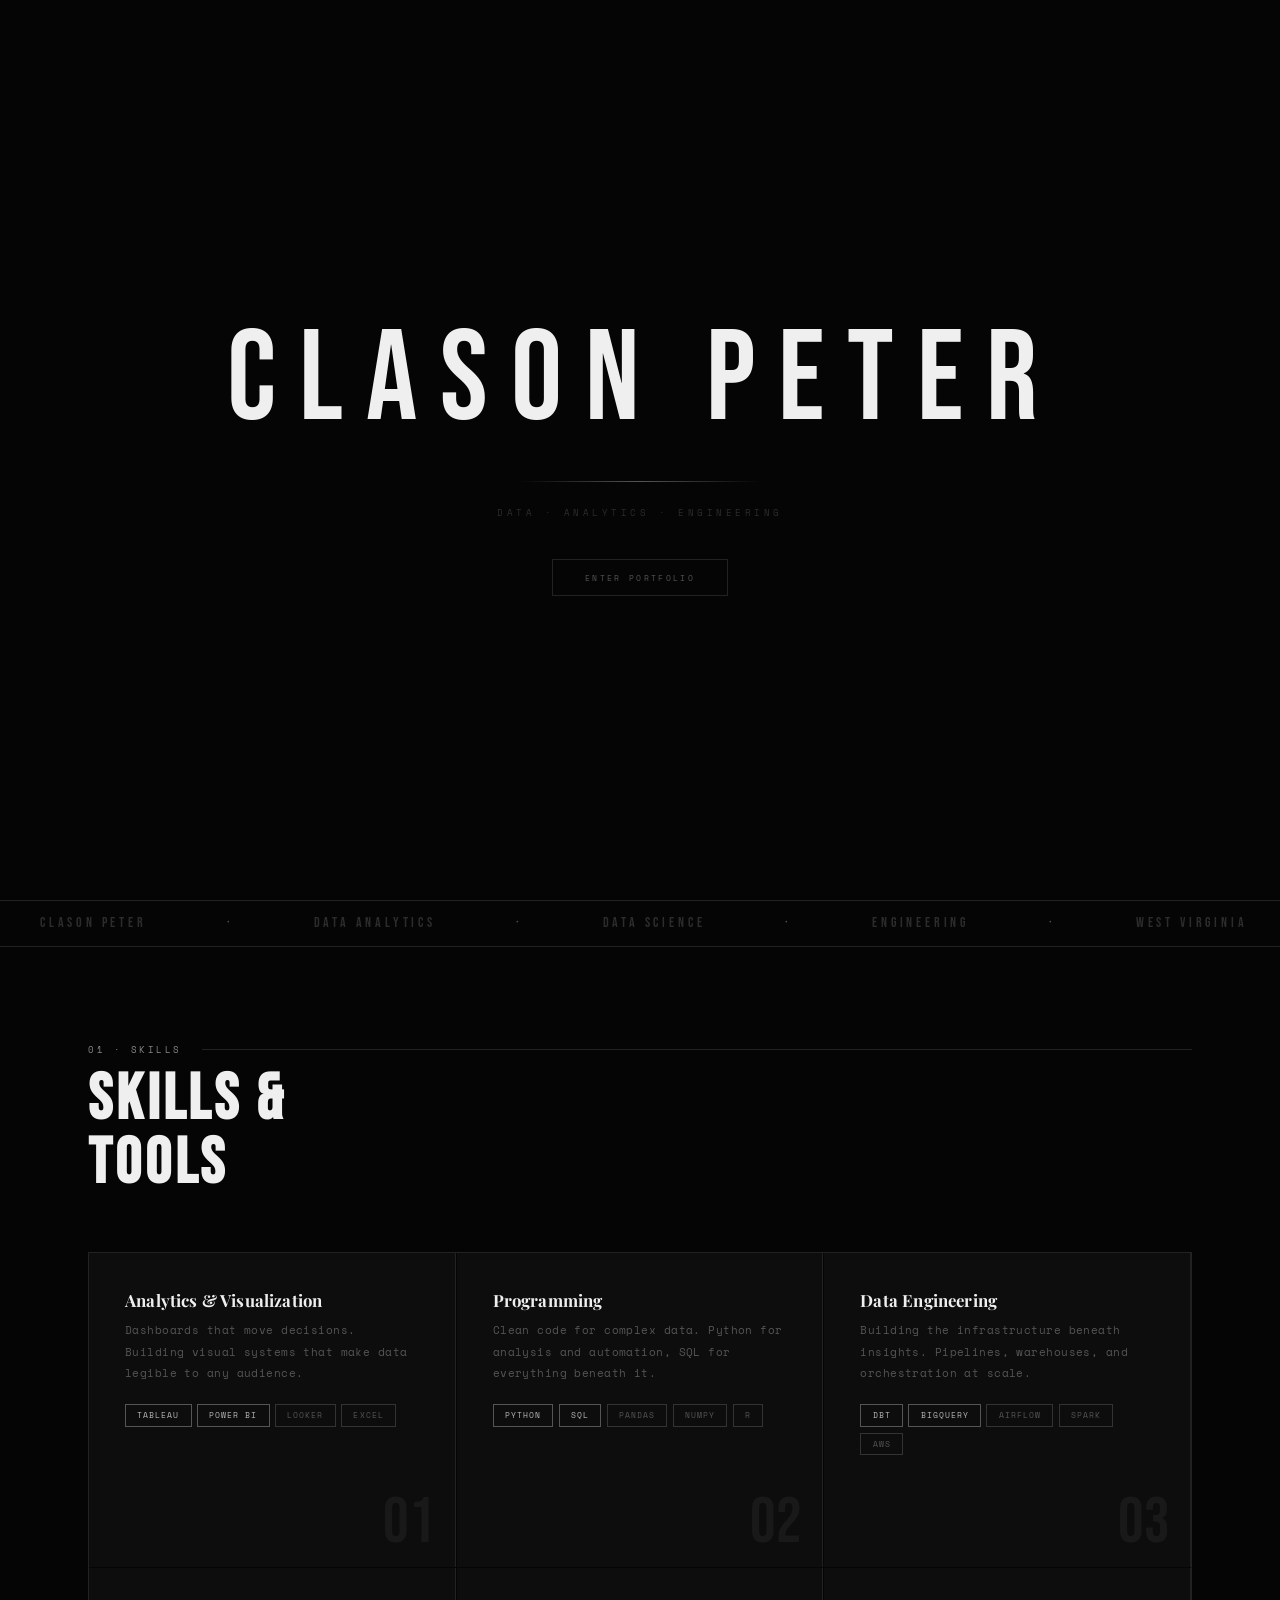
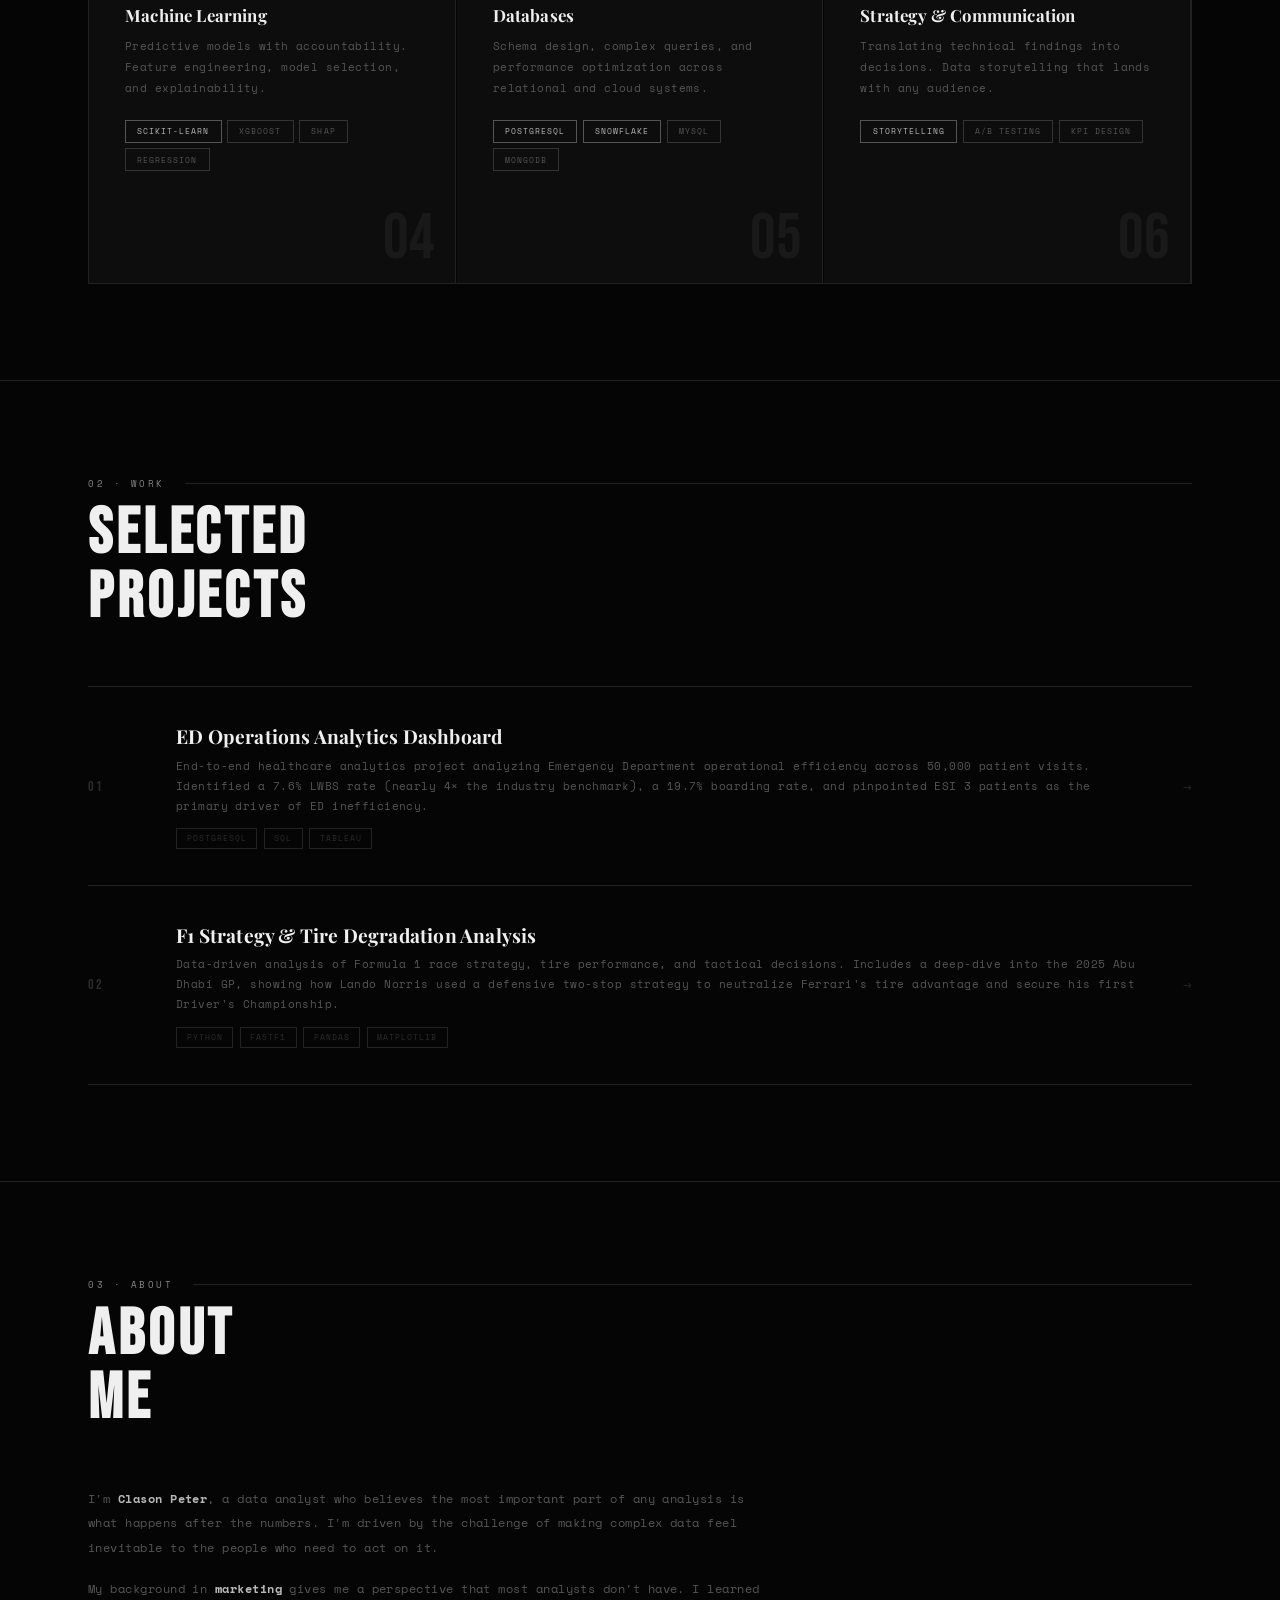
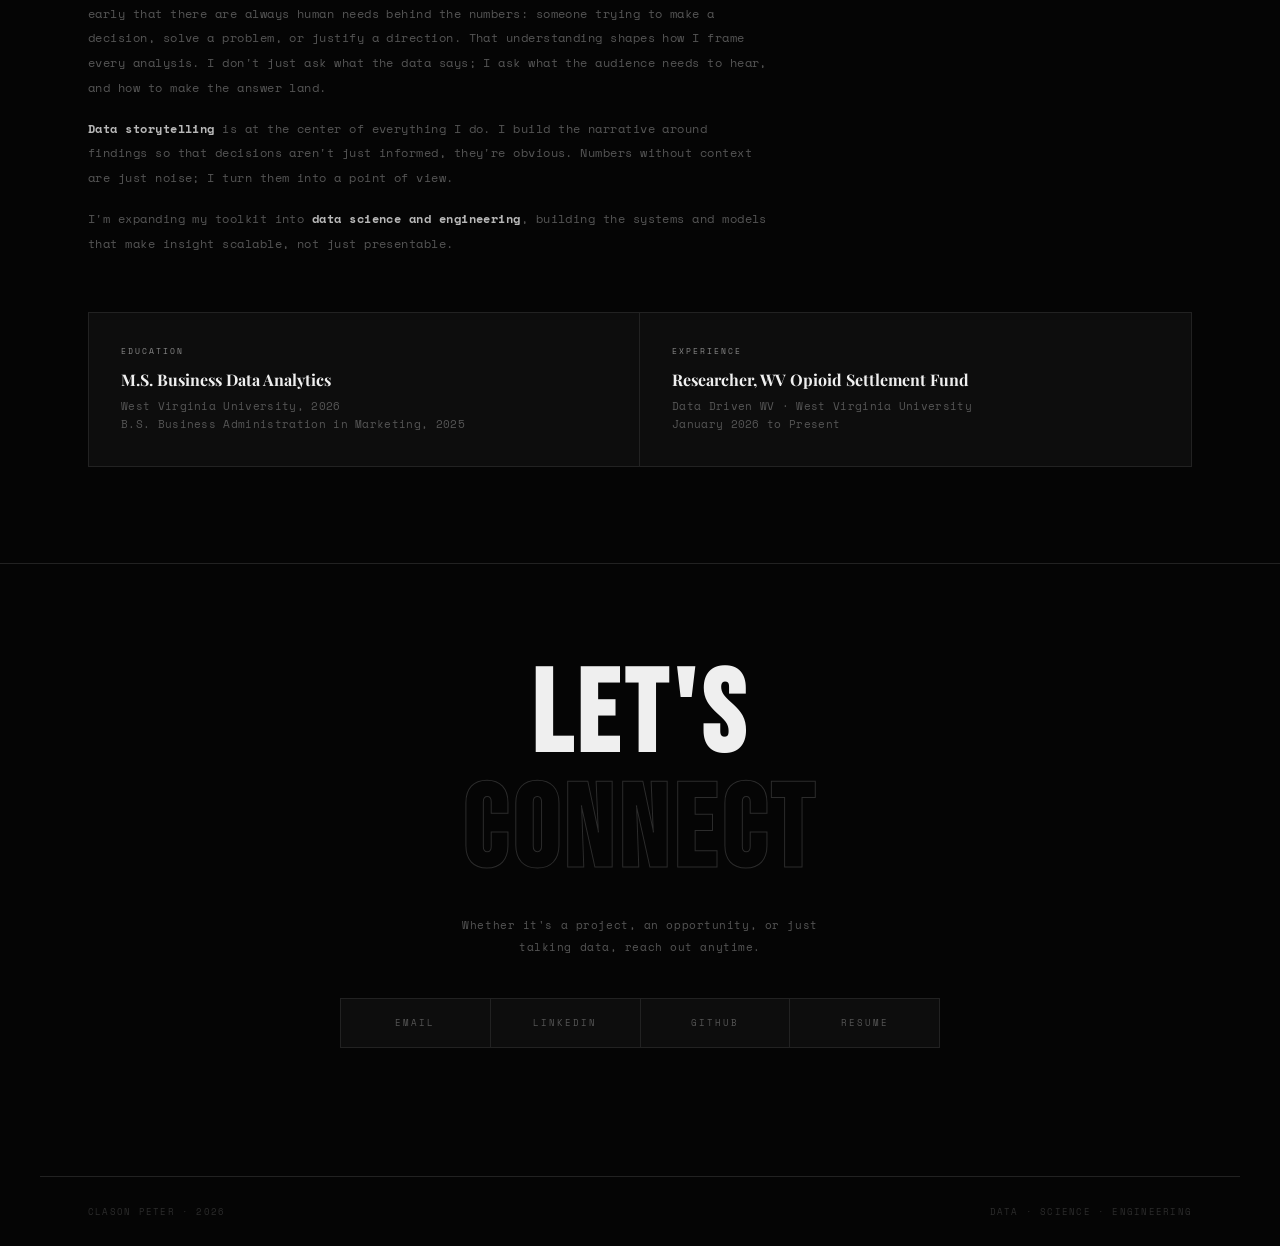
==== index.html @ 6f2a8ebb "Add files via upload" ====
<!DOCTYPE html>
<html lang="en">
<head>
<meta charset="UTF-8"/>
<meta name="viewport" content="width=device-width, initial-scale=1.0"/>
<title>CLASON PETER</title>
<link href="https://fonts.googleapis.com/css2?family=Bebas+Neue&family=Playfair+Display:ital,wght@0,400;0,700;1,400&family=Space+Mono:wght@400;700&display=swap" rel="stylesheet"/>
<style>
*,*::before,*::after{box-sizing:border-box;margin:0;padding:0;}
:root{
  --black:#050505;
  --white:#EFEFEF;
  --chrome-1:#E8E8E8;
  --chrome-2:#B8B8B8;
  --chrome-3:#888888;
  --chrome-4:#555555;
  --chrome-5:#2C2C2C;
  --chrome-6:#1A1A1A;
  --card:#0D0D0D;
  --border:#222222;
  --border-light:#333333;
}
html{scroll-behavior:smooth;}
body{
  background:var(--black);
  color:var(--white);
  font-family:'Space Mono',monospace;
  overflow-x:hidden;
}

body::before{
  content:'';
  position:fixed;inset:0;z-index:8000;
  pointer-events:none;
  background-image:url("data:image/svg+xml,%3Csvg viewBox='0 0 256 256' xmlns='http://www.w3.org/2000/svg'%3E%3Cfilter id='n'%3E%3CfeTurbulence type='fractalNoise' baseFrequency='0.9' numOctaves='4' stitchTiles='stitch'/%3E%3C/filter%3E%3Crect width='100%25' height='100%25' filter='url(%23n)' opacity='0.05'/%3E%3C/svg%3E");
  opacity:0.3;
}

/* ── CURSOR ── */
#cursor, #cursor-ring{ display:none; }

/* ── SCROLL LINE ── */
.scroll-line{
  position:fixed;top:0;left:0;height:1px;
  background:var(--chrome-2);
  z-index:1000;width:0%;transition:width 0.08s linear;
}

/* ── NAV ── */
nav{
  position:fixed;top:0;left:0;right:0;z-index:500;
  display:flex;justify-content:space-between;align-items:center;
  padding:1.5rem 3rem;
  border-bottom:1px solid var(--border);
  background:rgba(5,5,5,0.92);
  backdrop-filter:blur(24px);
}
.nav-logo{
  display:flex;align-items:center;
  text-decoration:none;
  opacity:0.9;transition:opacity 0.2s;
}
.nav-logo:hover{opacity:1;}
.nav-links{display:flex;gap:2.5rem;list-style:none;}
.nav-links a{
  font-size:0.58rem;letter-spacing:0.22em;text-transform:uppercase;
  color:var(--chrome-3);text-decoration:none;
  transition:color 0.2s;
}
.nav-links a:hover{color:var(--white);}

/* ── HERO ── */
#hero{
  min-height:100vh;
  display:flex;flex-direction:column;justify-content:center;
  padding:8rem 3rem 4rem;
  position:relative;overflow:hidden;
  max-width:100%;
}
.hero-bg-text{
  position:absolute;
  font-family:'Bebas Neue',sans-serif;
  font-size:clamp(10rem,20vw,26rem);
  letter-spacing:0.04em;
  color:transparent;
  -webkit-text-stroke:1px rgba(255,255,255,0.04);
  white-space:nowrap;
  top:50%;transform:translateY(-50%);
  left:-1%;
  pointer-events:none;user-select:none;
  will-change:transform;
}
.chrome-bar{
  position:absolute;right:0;top:0;bottom:0;width:1px;
  background:linear-gradient(to bottom,transparent,var(--chrome-4),var(--chrome-2),var(--chrome-4),transparent);
  opacity:0.35;
}
.hero-eyebrow{
  font-size:0.58rem;letter-spacing:0.28em;text-transform:uppercase;
  color:var(--chrome-3);margin-bottom:1.75rem;
  opacity:0;animation:fadeUp 0.7s ease 0.2s forwards;
}
.hero-name{
  font-family:'Bebas Neue',sans-serif;
  font-size:clamp(4.5rem,11vw,10rem);
  letter-spacing:0.05em;line-height:0.9;
  color:var(--white);
  opacity:0;animation:fadeUp 0.7s ease 0.35s forwards;
}
.hero-subtitle{
  font-family:'Playfair Display',serif;
  font-style:italic;
  font-size:clamp(0.9rem,2vw,1.3rem);
  color:var(--chrome-3);
  margin-top:1.5rem;
  opacity:0;animation:fadeUp 0.7s ease 0.5s forwards;
}
.hero-desc{
  max-width:460px;
  font-size:0.7rem;line-height:2.1;
  color:var(--chrome-4);
  margin-top:1.5rem;letter-spacing:0.05em;
  opacity:0;animation:fadeUp 0.7s ease 0.65s forwards;
}
.hero-cta{
  margin-top:2.75rem;display:flex;gap:1rem;flex-wrap:wrap;
  opacity:0;animation:fadeUp 0.7s ease 0.8s forwards;
}
.btn{
  display:inline-block;padding:0.85rem 2.25rem;
  font-family:'Space Mono',monospace;
  font-size:0.58rem;letter-spacing:0.22em;text-transform:uppercase;
  text-decoration:none;
  transition:all 0.25s;
}
.btn-primary{background:var(--white);color:var(--black);border:1px solid var(--white);}
.btn-primary:hover{background:transparent;color:var(--white);}
.btn-ghost{background:transparent;color:var(--chrome-3);border:1px solid var(--border-light);}
.btn-ghost:hover{border-color:var(--chrome-3);color:var(--white);}

/* ── MARQUEE ── */
.marquee-wrap{
  overflow:hidden;
  border-top:1px solid var(--border);border-bottom:1px solid var(--border);
  padding:0.9rem 0;
}
.marquee-track{display:flex;width:max-content;animation:marquee 22s linear infinite;}
.marquee-item{
  font-family:'Bebas Neue',sans-serif;
  font-size:0.85rem;letter-spacing:0.28em;
  color:var(--chrome-5);padding:0 2.5rem;white-space:nowrap;
}
.marquee-dot{color:var(--chrome-4);}
@keyframes marquee{from{transform:translateX(0);}to{transform:translateX(-50%);}}

/* ── SECTION INNER ── */
.section-inner{max-width:1200px;margin:0 auto;padding:6rem 3rem;}
.section-tag{
  font-size:0.56rem;letter-spacing:0.28em;text-transform:uppercase;
  color:var(--chrome-3);margin-bottom:0.75rem;
  display:flex;align-items:center;gap:1.25rem;
}
.section-tag::after{content:'';flex:1;height:1px;background:var(--border);}
.section-heading{
  font-family:'Bebas Neue',sans-serif;
  font-size:clamp(2.5rem,5vw,4.5rem);
  letter-spacing:0.06em;line-height:1;
  margin-bottom:3.5rem;color:var(--white);
}

/* ── SKILLS GRID ── */
.card-grid{
  display:grid;
  grid-template-columns:repeat(auto-fill,minmax(300px,1fr));
  gap:1px;border:1px solid var(--border);
}
.card-3d-wrap{perspective:900px;background:var(--card);}
.card-3d{
  padding:2.25rem 2.25rem 7rem 2.25rem;height:100%;
  transform-style:preserve-3d;
  transition:transform 0.35s ease;
  position:relative;overflow:hidden;
  border-right:1px solid var(--border);
}
.card-3d::after{
  content:'';position:absolute;inset:0;
  background:linear-gradient(135deg,rgba(255,255,255,0.025) 0%,transparent 55%);
  pointer-events:none;opacity:0;transition:opacity 0.3s;
}
.card-3d:hover::after{opacity:1;}
.card-num{
  font-family:'Bebas Neue',sans-serif;
  font-size:4rem;color:var(--border);
  position:absolute;bottom:0.75rem;right:1.25rem;
  line-height:1;pointer-events:none;transition:color 0.3s;
  opacity:0.6;
}
.card-3d:hover .card-num{color:var(--chrome-5);}
.card-3d h3{
  font-family:'Playfair Display',serif;
  font-size:1.05rem;font-weight:700;
  margin-bottom:0.6rem;color:var(--white);letter-spacing:0.01em;
}
.card-3d p{font-size:0.68rem;line-height:1.95;color:var(--chrome-4);letter-spacing:0.04em;}
.card-tags{display:flex;flex-wrap:wrap;gap:0.35rem;margin-top:1.25rem;}
.card-tag{
  font-size:0.53rem;letter-spacing:0.12em;text-transform:uppercase;
  padding:0.28rem 0.7rem;
  border:1px solid var(--border-light);color:var(--chrome-4);
  transition:border-color 0.2s,color 0.2s;
}
.card-3d:hover .card-tag{border-color:var(--chrome-5);color:var(--chrome-3);}
.card-tag.hi{border-color:var(--chrome-4);color:var(--chrome-2);}

/* ── PROJECTS ── */
.project-item{
  border-top:1px solid var(--border);
  padding:2.25rem 0;
  display:grid;grid-template-columns:3rem 1fr auto;
  gap:2.5rem;align-items:center;
  transition:padding-left 0.3s;cursor:pointer;
}
.project-item:hover{padding-left:0.75rem;}
.project-item:last-child{border-bottom:1px solid var(--border);}
.proj-num{
  font-family:'Bebas Neue',sans-serif;
  font-size:0.9rem;color:var(--chrome-5);
  letter-spacing:0.12em;transition:color 0.2s;
}
.project-item:hover .proj-num{color:var(--chrome-2);}
.proj-info h3{
  font-family:'Playfair Display',serif;
  font-size:1.2rem;font-weight:700;
  margin-bottom:0.4rem;letter-spacing:0.01em;
  transition:color 0.2s;
}
.proj-info p{font-size:0.68rem;color:var(--chrome-4);line-height:1.85;letter-spacing:0.04em;}
.proj-tags{display:flex;gap:0.4rem;margin-top:0.75rem;flex-wrap:wrap;}
.proj-tag{
  font-size:0.52rem;letter-spacing:0.12em;text-transform:uppercase;
  padding:0.22rem 0.6rem;border:1px solid var(--border);color:var(--chrome-5);
}
.proj-arrow{
  font-family:'Space Mono',monospace;
  font-size:0.9rem;color:var(--border);
  transition:color 0.2s,transform 0.2s;
}
.project-item:hover .proj-arrow{color:var(--chrome-2);transform:translateX(4px);}

/* ── SPLASH SCREEN ── */
#splash{
  position:fixed;inset:0;z-index:99999;
  background:var(--black);
  display:flex;flex-direction:column;align-items:center;justify-content:center;
  pointer-events:all;
  transition:opacity 0.8s ease 0.2s, visibility 0.8s ease 0.2s;
}
#splash.hidden{opacity:0;visibility:hidden;pointer-events:none;}

.splash-top, .splash-bottom{
  position:absolute;left:0;right:0;height:50%;
  background:var(--black);
  transition:transform 0.9s cubic-bezier(0.76,0,0.24,1);
  z-index:2;
}
.splash-top{top:0;transform-origin:top;}
.splash-bottom{bottom:0;transform-origin:bottom;}
#splash.hidden .splash-top{transform:translateY(-100%);}
#splash.hidden .splash-bottom{transform:translateY(100%);}

.splash-content{
  position:relative;z-index:3;
  text-align:center;
  display:flex;flex-direction:column;align-items:center;gap:1.5rem;
}
.splash-name{
  font-family:'Bebas Neue',sans-serif;
  font-size:clamp(3.5rem,10vw,9rem);
  letter-spacing:0.12em;
  color:var(--white);
  overflow:hidden;
  display:flex;gap:0.06em;
}
.splash-name span{
  display:inline-block;
  opacity:0;
  transform:translateY(60px);
  animation:splashLetter 0.6s cubic-bezier(0.22,1,0.36,1) forwards;
}
.splash-sub{
  font-size:0.58rem;letter-spacing:0.38em;text-transform:uppercase;
  color:var(--chrome-5);
  opacity:0;
  animation:splashFade 0.5s ease 1.2s forwards;
}
.splash-line{
  width:0;height:1px;
  background:linear-gradient(to right, transparent, var(--chrome-4), transparent);
  animation:splashLine 0.7s ease 1s forwards;
}
.splash-enter{
  margin-top:1rem;
  font-size:0.52rem;letter-spacing:0.28em;text-transform:uppercase;
  color:var(--chrome-5);
  opacity:0;
  animation:splashFade 0.5s ease 1.6s forwards;
  cursor:pointer;
  border:1px solid var(--border);
  padding:0.7rem 2rem;
  background:transparent;
  color:var(--chrome-4);
  font-family:'Space Mono',monospace;
  transition:border-color 0.2s, color 0.2s;
}
.splash-enter:hover{border-color:var(--chrome-3);color:var(--white);}

@keyframes splashLetter{
  to{opacity:1;transform:translateY(0);}
}
@keyframes splashFade{
  to{opacity:1;}
}
@keyframes splashLine{
  to{width:240px;}
}

/* ── ABOUT SINGLE COL ── */
.vibe-grid-single{max-width:680px;}
.vibe-grid-single .vibe-left p{
  font-size:0.72rem;line-height:2.15;color:var(--chrome-4);
  letter-spacing:0.04em;margin-bottom:1rem;
}
.vibe-grid-single .vibe-left strong{color:var(--chrome-2);}


.interests-wall{
  display:grid;grid-template-columns:1fr 1fr;
  border:1px solid var(--border);
}
.interest-tile{
  padding:2rem 1.75rem;
  border-right:1px solid var(--border);border-bottom:1px solid var(--border);
  background:var(--card);transition:background 0.25s;
}
.interest-tile:hover{background:#111;}
.interest-tile:nth-child(even){border-right:none;}
.interest-tile:nth-last-child(-n+2){border-bottom:none;}
.ti-label{
  font-family:'Bebas Neue',sans-serif;
  font-size:1.1rem;letter-spacing:0.15em;
  color:var(--white);display:block;margin-bottom:0.3rem;
}
.ti-sub{font-size:0.6rem;color:var(--chrome-4);letter-spacing:0.06em;line-height:1.6;}

/* ── CURRENTLY ── */
.currently-row{
  display:grid;grid-template-columns:repeat(2,1fr);
  border:1px solid var(--border);margin-top:3.5rem;
}
.curr-block{
  padding:2rem;background:var(--card);
  border-right:1px solid var(--border);
}
.curr-block:last-child{border-right:none;}
.curr-label{
  font-size:0.53rem;letter-spacing:0.24em;text-transform:uppercase;
  color:var(--chrome-3);margin-bottom:0.75rem;
}
.curr-block h3{
  font-family:'Playfair Display',serif;
  font-size:1rem;margin-bottom:0.4rem;color:var(--white);
}
.curr-block p{font-size:0.66rem;color:var(--chrome-4);line-height:1.75;letter-spacing:0.03em;}

/* ── CONTACT ── */
#contact-section{
  text-align:center;
  border-top:1px solid var(--border);
  padding:6rem 3rem 8rem;
}
.contact-headline{
  font-family:'Bebas Neue',sans-serif;
  font-size:clamp(3.5rem,9vw,8rem);
  letter-spacing:0.05em;line-height:1;
  margin-bottom:1.5rem;
}
.contact-outline{
  -webkit-text-stroke:1px var(--chrome-5);
  color:transparent;
}
#contact-section > p{
  font-size:0.7rem;color:var(--chrome-4);
  max-width:400px;margin:0 auto 2.5rem;line-height:1.95;letter-spacing:0.05em;
}
.contact-links{
  display:flex;justify-content:center;flex-wrap:wrap;
  border:1px solid var(--border);max-width:600px;margin:0 auto;
}
.contact-link{
  font-size:0.56rem;letter-spacing:0.22em;text-transform:uppercase;
  color:var(--chrome-4);text-decoration:none;
  padding:1.1rem 2rem;background:var(--card);
  border-right:1px solid var(--border);
  transition:background 0.2s,color 0.2s;flex:1;text-align:center;
}
.contact-link:last-child{border-right:none;}
.contact-link:hover{background:#111;color:var(--white);}

/* ── FOOTER ── */
footer{
  border-top:1px solid var(--border);
  padding:1.75rem 3rem;
  display:flex;justify-content:space-between;align-items:center;
  max-width:1200px;margin:0 auto;
}
footer p{font-size:0.55rem;letter-spacing:0.14em;text-transform:uppercase;color:var(--chrome-5);}

/* ── ANIMATIONS ── */
@keyframes fadeUp{
  from{opacity:0;transform:translateY(20px);}
  to{opacity:1;transform:translateY(0);}
}
.reveal{opacity:0;transform:translateY(18px);transition:opacity 0.65s ease,transform 0.65s ease;}
.reveal.visible{opacity:1;transform:translateY(0);}

/* ── RESPONSIVE ── */
@media(max-width:768px){
  nav{padding:1.2rem 1.5rem;}
  .nav-links{gap:1.5rem;}
  #hero{padding:7rem 1.5rem 4rem;}
  .section-inner{padding:4rem 1.5rem;}
  .vibe-grid{grid-template-columns:1fr;gap:2.5rem;}
  .currently-row{grid-template-columns:1fr;}
  .curr-block{border-right:none;border-bottom:1px solid var(--border);}
  .curr-block:last-child{border-bottom:none;}
  .project-item{grid-template-columns:2.5rem 1fr;gap:1rem;}
  .proj-arrow{display:none;}
  .card-grid{grid-template-columns:1fr;}
  footer{flex-direction:column;gap:0.75rem;text-align:center;}
  .contact-links{flex-direction:column;}
  .contact-link{border-right:none;border-bottom:1px solid var(--border);}
  .contact-link:last-child{border-bottom:none;}
}
</style>
</head>
<body>

<div id="splash">
  <div class="splash-top"></div>
  <div class="splash-bottom"></div>
  <div class="splash-content">
    <div class="splash-name" id="splashName"></div>
    <div class="splash-line"></div>
    <p class="splash-sub">Data · Analytics · Engineering</p>
    <button class="splash-enter" id="splashEnter" onclick="dismissSplash()">Enter Portfolio</button>
  </div>
</div>

<div id="cursor"></div>
<div id="cursor-ring"></div>
<div class="scroll-line" id="scrollLine"></div>

<!-- NAV -->
<nav>
  <a href="#hero" class="nav-logo">
    <svg viewBox="0 0 152 192" height="34" fill="none" stroke="#EFEFEF" stroke-width="8" stroke-linecap="square" stroke-linejoin="miter" xmlns="http://www.w3.org/2000/svg">
      <!-- C as tall bracket -->
      <path d="M62,10 L10,10 L10,182 L62,182"/>
      <!-- P: stem + shoulder bowl -->
      <path d="M84,10 L84,182 M84,10 L142,10 L142,82 L84,82"/>
    </svg>
  </a>
  <ul class="nav-links">
    <li><a href="#skills">Skills</a></li>
    <li><a href="#projects">Work</a></li>
    <li><a href="#personal">About</a></li>
    <li><a href="#contact-section">Contact</a></li>
  </ul>
</nav>

<!-- HERO -->
<div id="hero">
  <div class="hero-bg-text">CLASON</div>
  <div class="chrome-bar"></div>
  <p class="hero-eyebrow">Data Analytics · Science · Engineering</p>
  <h1 class="hero-name">CLASON<br/>PETER</h1>
  <p class="hero-subtitle">Turning data into decisions.</p>
  <p class="hero-desc">
    Analyst with an eye for patterns and a mind for systems. Expanding into data science and engineering, building pipelines, models, and infrastructure that scale.
  </p>
  <div class="hero-cta">
    <a href="#projects" class="btn btn-primary">View Work</a>
    <a href="#contact-section" class="btn btn-ghost">Get in Touch</a>
  </div>
</div>

<!-- MARQUEE -->
<div class="marquee-wrap">
  <div class="marquee-track">
    <span class="marquee-item">CLASON PETER</span>
    <span class="marquee-item marquee-dot">·</span>
    <span class="marquee-item">DATA ANALYTICS</span>
    <span class="marquee-item marquee-dot">·</span>
    <span class="marquee-item">DATA SCIENCE</span>
    <span class="marquee-item marquee-dot">·</span>
    <span class="marquee-item">ENGINEERING</span>
    <span class="marquee-item marquee-dot">·</span>
    <span class="marquee-item">WEST VIRGINIA</span>
    <span class="marquee-item marquee-dot">·</span>
    <span class="marquee-item">AVAILABLE FOR HIRE</span>
    <span class="marquee-item marquee-dot">·</span>
    <span class="marquee-item">CLASON PETER</span>
    <span class="marquee-item marquee-dot">·</span>
    <span class="marquee-item">DATA ANALYTICS</span>
    <span class="marquee-item marquee-dot">·</span>
    <span class="marquee-item">DATA SCIENCE</span>
    <span class="marquee-item marquee-dot">·</span>
    <span class="marquee-item">ENGINEERING</span>
    <span class="marquee-item marquee-dot">·</span>
    <span class="marquee-item">WEST VIRGINIA</span>
    <span class="marquee-item marquee-dot">·</span>
    <span class="marquee-item">AVAILABLE FOR HIRE</span>
    <span class="marquee-item marquee-dot">·</span>
  </div>
</div>

<!-- SKILLS -->
<div id="skills">
  <div class="section-inner">
    <p class="section-tag reveal">01 · Skills</p>
    <h2 class="section-heading reveal">SKILLS &<br/>TOOLS</h2>
    <div class="card-grid">

      <div class="card-3d-wrap reveal">
        <div class="card-3d" data-tilt>
          <h3>Analytics & Visualization</h3>
          <p>Dashboards that move decisions. Building visual systems that make data legible to any audience.</p>
          <div class="card-tags">
            <span class="card-tag hi">Tableau</span>
            <span class="card-tag hi">Power BI</span>
            <span class="card-tag">Looker</span>
            <span class="card-tag">Excel</span>
          </div>
          <div class="card-num">01</div>
        </div>
      </div>

      <div class="card-3d-wrap reveal">
        <div class="card-3d" data-tilt>
          <h3>Programming</h3>
          <p>Clean code for complex data. Python for analysis and automation, SQL for everything beneath it.</p>
          <div class="card-tags">
            <span class="card-tag hi">Python</span>
            <span class="card-tag hi">SQL</span>
            <span class="card-tag">Pandas</span>
            <span class="card-tag">NumPy</span>
            <span class="card-tag">R</span>
          </div>
          <div class="card-num">02</div>
        </div>
      </div>

      <div class="card-3d-wrap reveal">
        <div class="card-3d" data-tilt>
          <h3>Data Engineering</h3>
          <p>Building the infrastructure beneath insights. Pipelines, warehouses, and orchestration at scale.</p>
          <div class="card-tags">
            <span class="card-tag hi">dbt</span>
            <span class="card-tag hi">BigQuery</span>
            <span class="card-tag">Airflow</span>
            <span class="card-tag">Spark</span>
            <span class="card-tag">AWS</span>
          </div>
          <div class="card-num">03</div>
        </div>
      </div>

      <div class="card-3d-wrap reveal">
        <div class="card-3d" data-tilt>
          <h3>Machine Learning</h3>
          <p>Predictive models with accountability. Feature engineering, model selection, and explainability.</p>
          <div class="card-tags">
            <span class="card-tag hi">Scikit-learn</span>
            <span class="card-tag">XGBoost</span>
            <span class="card-tag">SHAP</span>
            <span class="card-tag">Regression</span>
          </div>
          <div class="card-num">04</div>
        </div>
      </div>

      <div class="card-3d-wrap reveal">
        <div class="card-3d" data-tilt>
          <h3>Databases</h3>
          <p>Schema design, complex queries, and performance optimization across relational and cloud systems.</p>
          <div class="card-tags">
            <span class="card-tag hi">PostgreSQL</span>
            <span class="card-tag hi">Snowflake</span>
            <span class="card-tag">MySQL</span>
            <span class="card-tag">MongoDB</span>
          </div>
          <div class="card-num">05</div>
        </div>
      </div>

      <div class="card-3d-wrap reveal">
        <div class="card-3d" data-tilt>
          <h3>Strategy & Communication</h3>
          <p>Translating technical findings into decisions. Data storytelling that lands with any audience.</p>
          <div class="card-tags">
            <span class="card-tag hi">Storytelling</span>
            <span class="card-tag">A/B Testing</span>
            <span class="card-tag">KPI Design</span>
          </div>
          <div class="card-num">06</div>
        </div>
      </div>

    </div>
  </div>
</div>

<!-- PROJECTS -->
<div id="projects" style="border-top:1px solid var(--border);">
  <div class="section-inner">
    <p class="section-tag reveal">02 · Work</p>
    <h2 class="section-heading reveal">SELECTED<br/>PROJECTS</h2>

    <!-- ════════════════════════════════════════
         ADD A NEW PROJECT: copy one .project-item
         block, paste below the last one, update
         the number, title, description, tags,
         and set data-href to your GitHub/live URL.
    ════════════════════════════════════════ -->

    <div>
      <div class="project-item reveal" data-href="https://github.com/clasonpeter/ed-analytics-portfolio">
        <div class="proj-num">01</div>
        <div class="proj-info">
          <h3>ED Operations Analytics Dashboard</h3>
          <p>End-to-end healthcare analytics project analyzing Emergency Department operational efficiency across 50,000 patient visits. Identified a 7.6% LWBS rate (nearly 4&times; the industry benchmark), a 19.7% boarding rate, and pinpointed ESI 3 patients as the primary driver of ED inefficiency.</p>
          <div class="proj-tags">
            <span class="proj-tag">PostgreSQL</span>
            <span class="proj-tag">SQL</span>
            <span class="proj-tag">Tableau</span>
          </div>
        </div>
        <div class="proj-arrow">&#8594;</div>
      </div>

      <div class="project-item reveal" data-href="https://github.com/clasonpeter/F1StrategyAnalysis">
        <div class="proj-num">02</div>
        <div class="proj-info">
          <h3>F1 Strategy &amp; Tire Degradation Analysis</h3>
          <p>Data-driven analysis of Formula 1 race strategy, tire performance, and tactical decisions. Includes a deep-dive into the 2025 Abu Dhabi GP, showing how Lando Norris used a defensive two-stop strategy to neutralize Ferrari's tire advantage and secure his first Driver's Championship.</p>
          <div class="proj-tags">
            <span class="proj-tag">Python</span>
            <span class="proj-tag">FastF1</span>
            <span class="proj-tag">Pandas</span>
            <span class="proj-tag">Matplotlib</span>
          </div>
        </div>
        <div class="proj-arrow">&#8594;</div>
      </div>
    </div>
  </div>
</div>

<!-- ABOUT -->
<div id="personal" style="border-top:1px solid var(--border);">
  <div class="section-inner">
    <p class="section-tag reveal">03 · About</p>
    <h2 class="section-heading reveal">ABOUT<br/>ME</h2>

    <div class="vibe-grid-single reveal">
        <div class="vibe-left">
        <p>
          I'm <strong>Clason Peter</strong>, a data analyst who believes the most important part of any analysis is what happens after the numbers. I'm driven by the challenge of making complex data feel inevitable to the people who need to act on it.
        </p>
        <p>
          My background in <strong>marketing</strong> gives me a perspective that most analysts don't have. I learned early that there are always human needs behind the numbers: someone trying to make a decision, solve a problem, or justify a direction. That understanding shapes how I frame every analysis. I don't just ask what the data says; I ask what the audience needs to hear, and how to make the answer land.
        </p>
        <p>
          <strong>Data storytelling</strong> is at the center of everything I do. I build the narrative around findings so that decisions aren't just informed, they're obvious. Numbers without context are just noise; I turn them into a point of view.
        </p>
        <p>
          I'm expanding my toolkit into <strong>data science and engineering</strong>, building the systems and models that make insight scalable, not just presentable.
        </p>
      </div>
    </div>

    <!-- ════════════════════════════════════════
         CURRENTLY BLOCKS: update h3 and p text.
    ════════════════════════════════════════ -->
    <div class="currently-row reveal">
      <div class="curr-block">
        <div class="curr-label">Education</div>
        <h3>M.S. Business Data Analytics</h3>
        <p>West Virginia University, 2026<br/>B.S. Business Administration in Marketing, 2025</p>
      </div>
      <div class="curr-block">
        <div class="curr-label">Experience</div>
        <h3>Researcher, WV Opioid Settlement Fund</h3>
        <p>Data Driven WV · West Virginia University<br/>January 2026 to Present</p>
      </div>

    </div>
  </div>
</div>

<!-- CONTACT -->
<div id="contact-section" style="text-align:center;border-top:1px solid var(--border);padding:6rem 3rem 8rem;">
  <h2 class="contact-headline reveal">LET'S<br/><span class="contact-outline">CONNECT</span></h2>
  <p class="reveal">Whether it's a project, an opportunity, or just talking data, reach out anytime.</p>
  <div class="contact-links reveal">
    <a href="/cdn-cgi/l/email-protection#7d1e111c0e12130d1809180f3d1a101c1411531e1210" class="contact-link">Email</a>
    <a href="https://www.linkedin.com/in/clason-peter-b1b0a2253/" class="contact-link" target="_blank">LinkedIn</a>
    <a href="https://github.com/clasonpeter" class="contact-link" target="_blank">GitHub</a>
    <a href="997_ClasonPeter_Resume.pdf" class="contact-link" target="_blank">Resume</a>
  </div>
</div>

<!-- FOOTER -->
<footer>
  <p>Clason Peter · 2026</p>
  <p>Data · Science · Engineering</p>
</footer>

<script data-cfasync="false" src="/cdn-cgi/scripts/5c5dd728/cloudflare-static/email-decode.min.js"></script><script>
/* SPLASH */
document.body.style.overflow='hidden';
(function(){
  var name="CLASON PETER";
  var container=document.getElementById('splashName');
  name.split('').forEach(function(ch,i){
    var s=document.createElement('span');
    s.textContent=ch==='\u0020'?'\u00A0':ch;
    s.style.animationDelay=(0.07*i+0.1)+'s';
    container.appendChild(s);
  });
})();
function dismissSplash(){
  var sp=document.getElementById('splash');
  sp.classList.add('hidden');
  document.body.style.overflow='';
}
document.getElementById('splash').addEventListener('click', dismissSplash);
document.addEventListener('keydown', dismissSplash);

/* CURSOR */
var cursor=document.getElementById('cursor');
var ring=document.getElementById('cursor-ring');
var mx=0,my=0,rx=0,ry=0;
document.addEventListener('mousemove',function(e){
  mx=e.clientX;my=e.clientY;
  cursor.style.left=mx+'px';cursor.style.top=my+'px';
});
(function loop(){
  rx+=(mx-rx)*0.12;ry+=(my-ry)*0.12;
  ring.style.left=rx+'px';ring.style.top=ry+'px';
  requestAnimationFrame(loop);
})();

/* SCROLL LINE */
const sl=document.getElementById('scrollLine');
window.addEventListener('scroll',()=>{
  sl.style.width=(window.scrollY/(document.body.scrollHeight-window.innerHeight)*100)+'%';
});

/* SCROLL REVEAL */
const obs=new IntersectionObserver(e=>{
  e.forEach(x=>{if(x.isIntersecting)x.target.classList.add('visible');});
},{threshold:0.1});
document.querySelectorAll('.reveal').forEach(el=>obs.observe(el));

/* 3D TILT */
document.querySelectorAll('[data-tilt]').forEach(card=>{
  const wrap=card.closest('.card-3d-wrap');
  wrap.addEventListener('mousemove',e=>{
    const r=wrap.getBoundingClientRect();
    const x=(e.clientX-r.left)/r.width-0.5;
    const y=(e.clientY-r.top)/r.height-0.5;
    card.style.transform=`rotateY(${x*14}deg) rotateX(${-y*14}deg) translateZ(8px)`;
  });
  wrap.addEventListener('mouseleave',()=>{
    card.style.transform='rotateY(0) rotateX(0) translateZ(0)';
  });
});

/* PARALLAX HERO TEXT */
const bgText=document.querySelector('.hero-bg-text');
window.addEventListener('scroll',()=>{
  if(bgText)bgText.style.transform=`translateY(calc(-50% + ${window.scrollY*0.25}px))`;
});

/* PROJECT CLICK-THROUGH */
document.querySelectorAll('.project-item').forEach(item=>{
  item.addEventListener('click',()=>{
    const url=item.getAttribute('data-href');
    if(url && url !== '#') window.open(url,'_blank');
  });
});
</script>
</body>
</html>
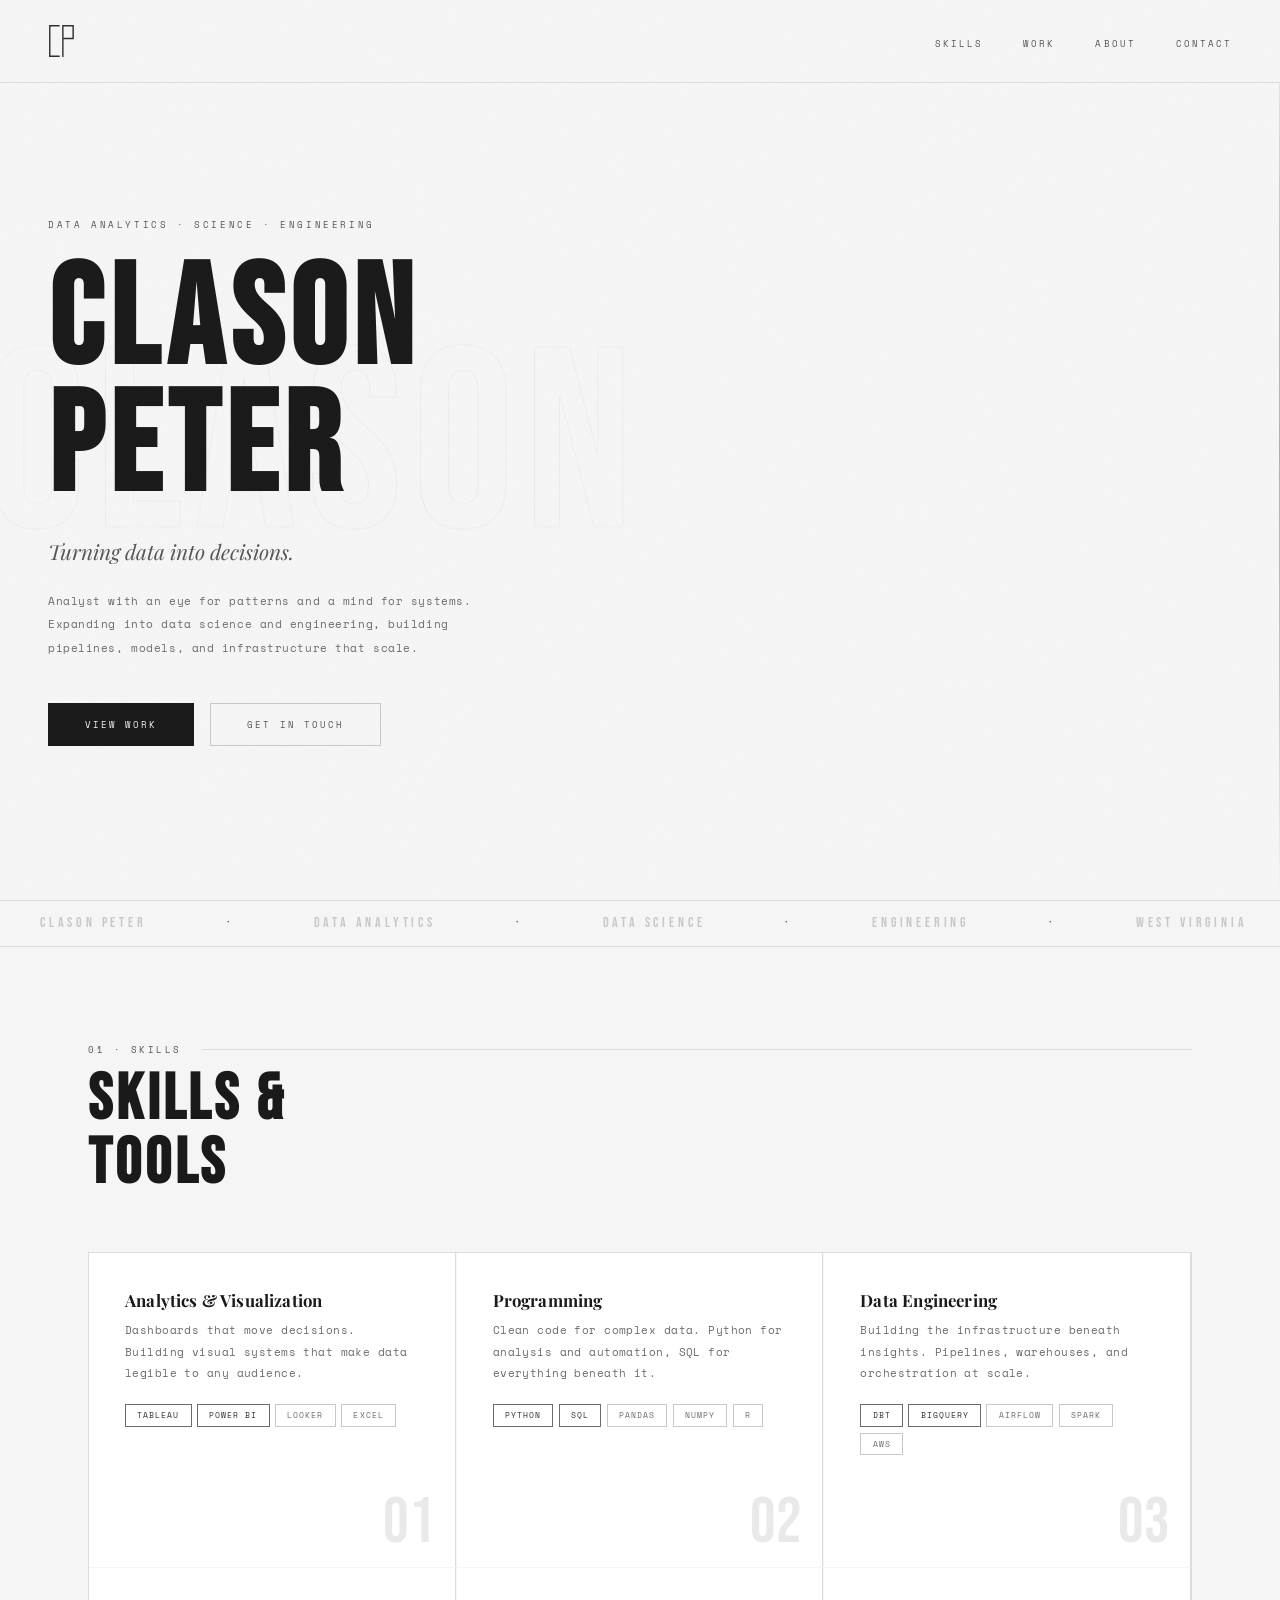
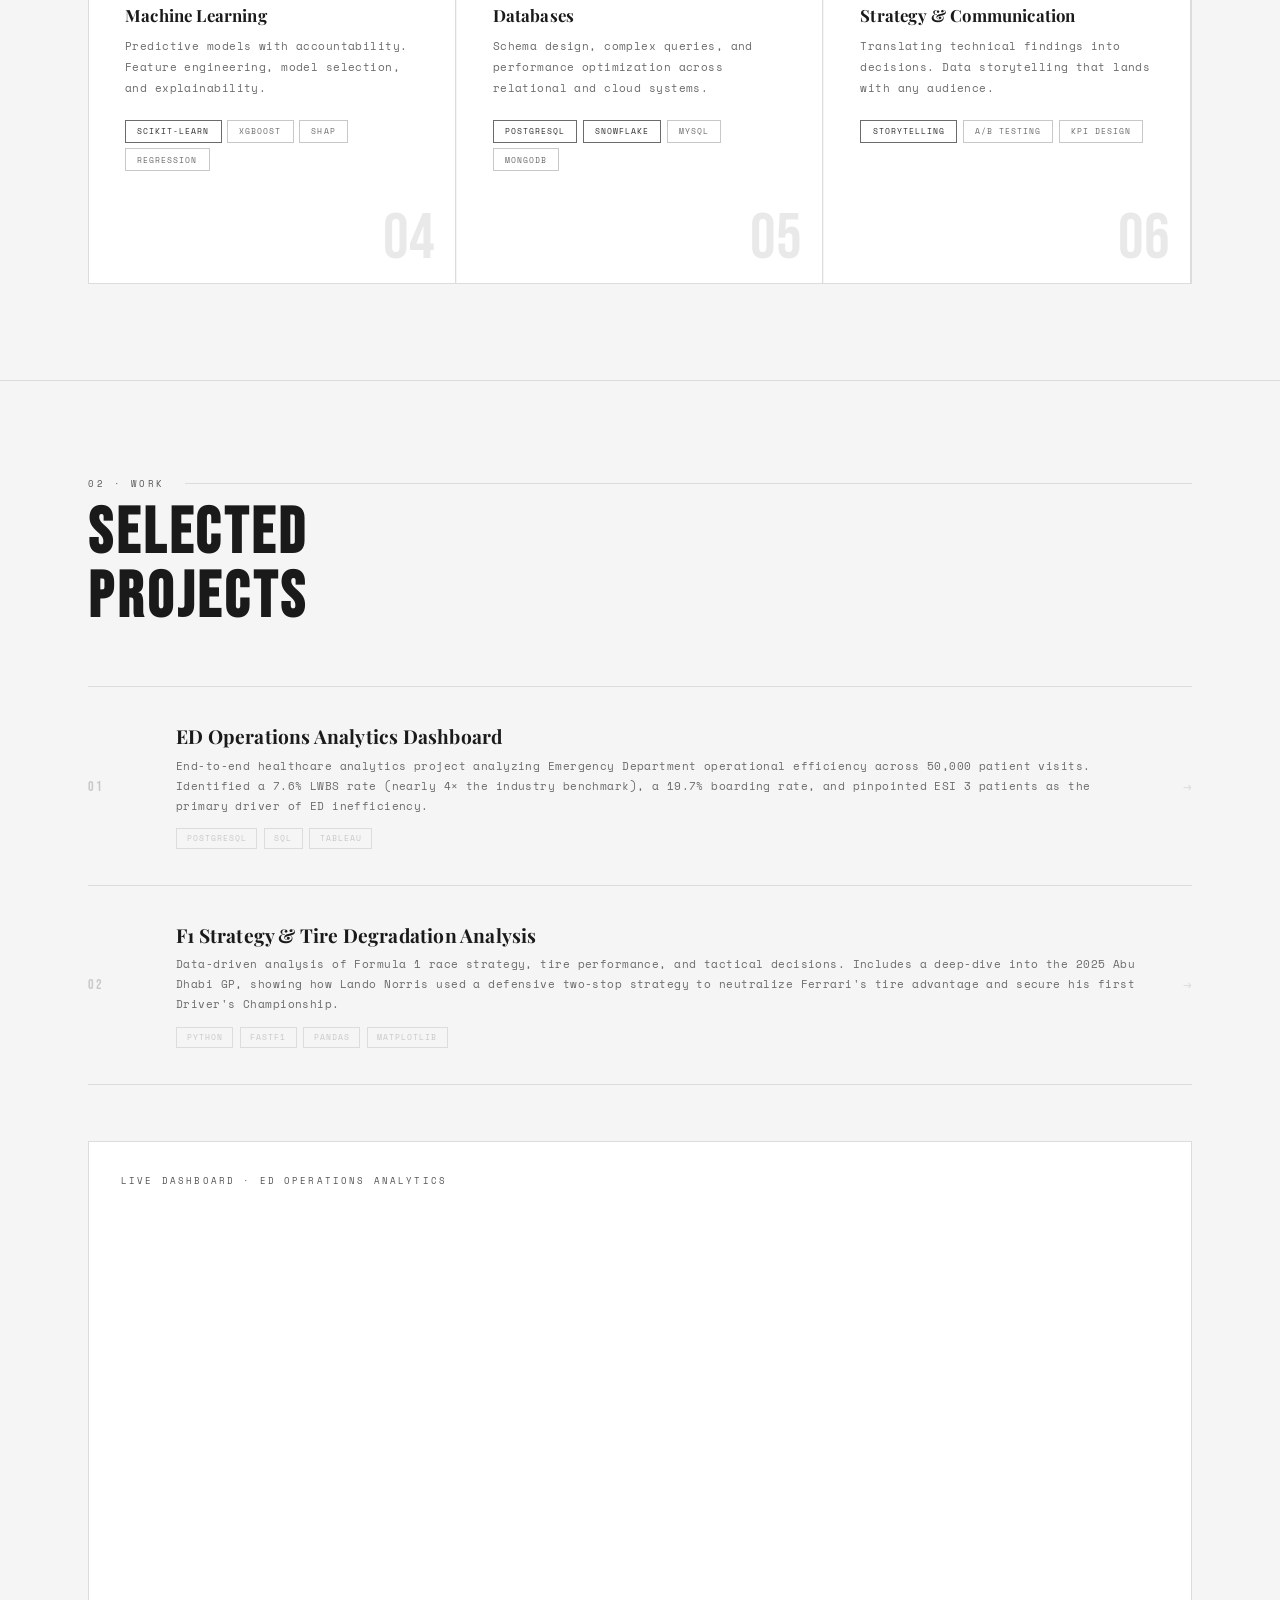
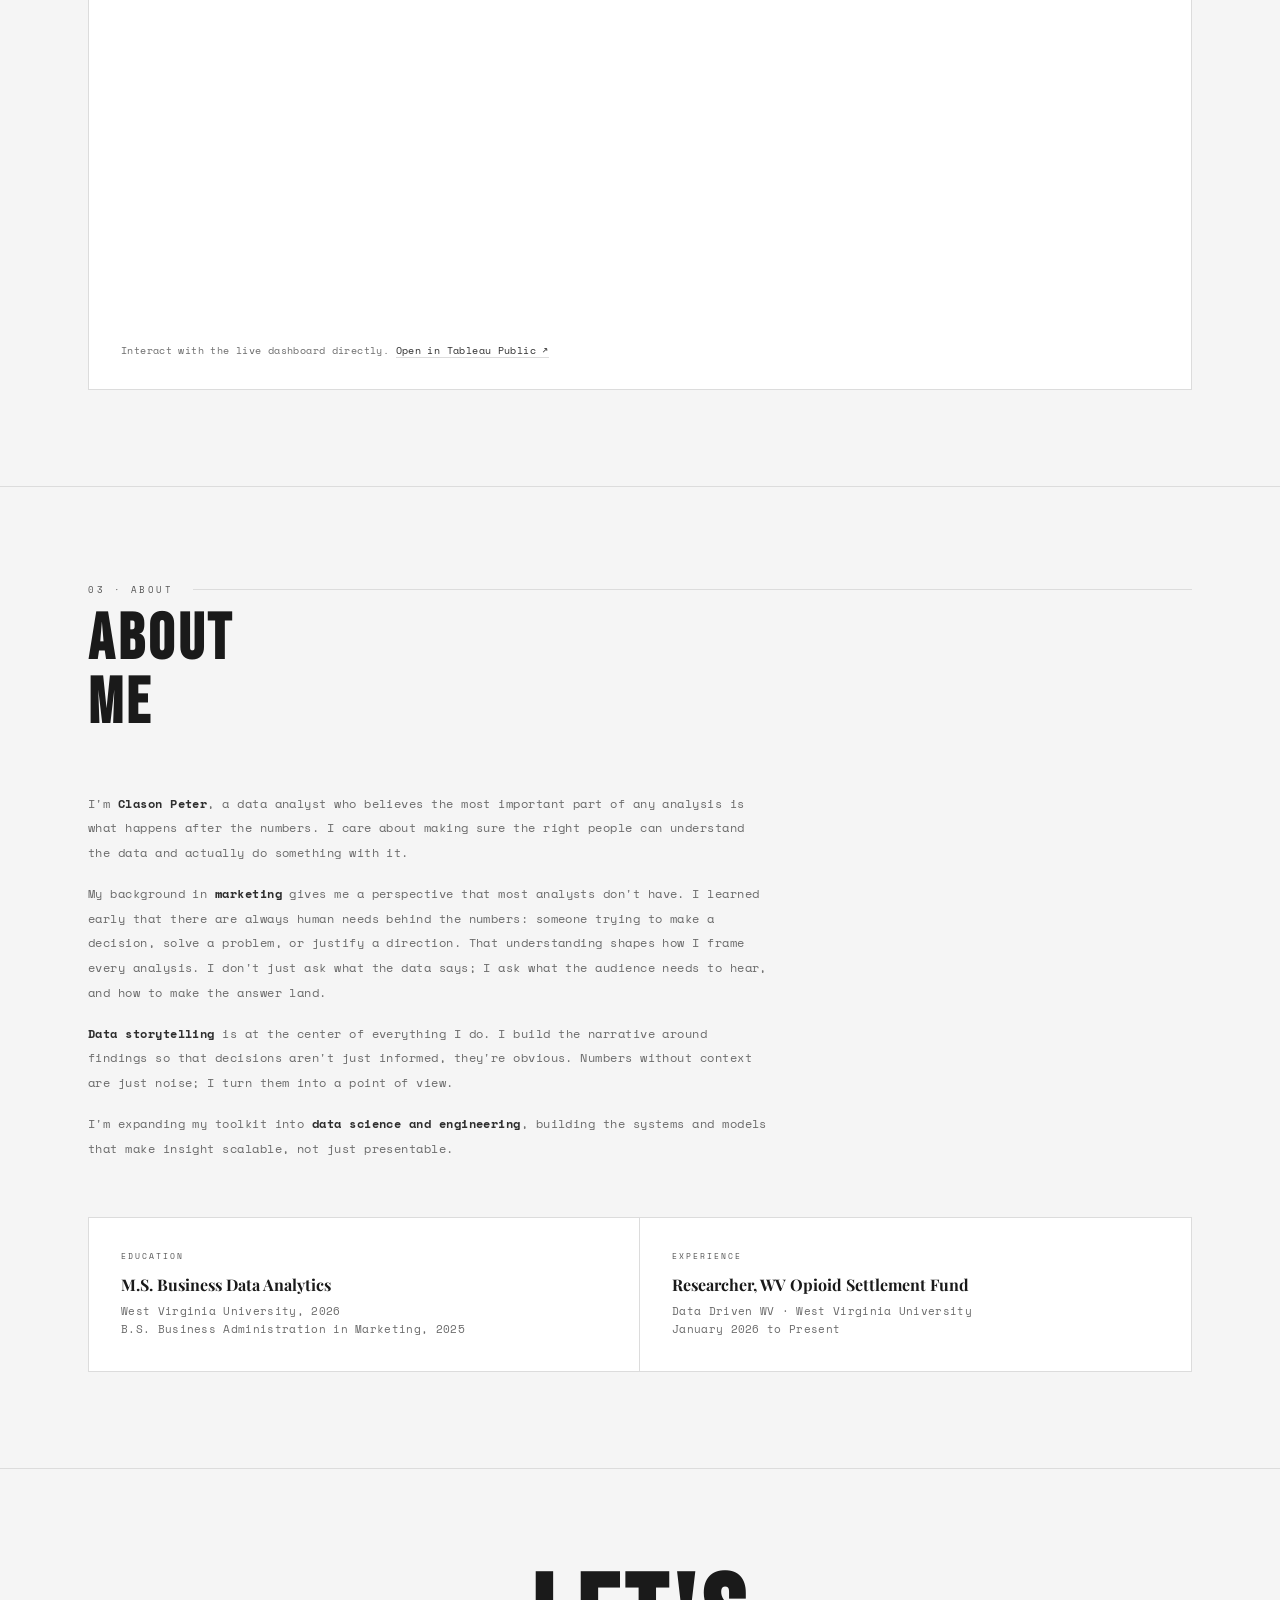
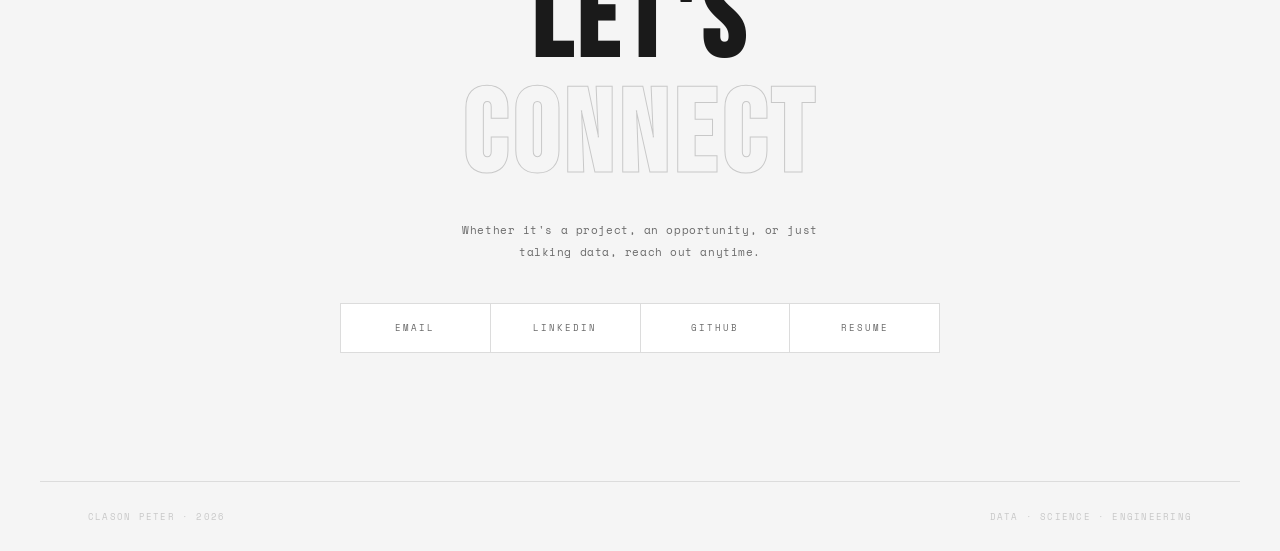
==== commit dab0c349: "Integrate Tableau dashboard into index.html Add Tableau embed for live dashboard interaction." ====
--- a/index.html
+++ b/index.html
@@ -5,20 +5,21 @@
 <meta name="viewport" content="width=device-width, initial-scale=1.0"/>
 <title>CLASON PETER</title>
 <link href="https://fonts.googleapis.com/css2?family=Bebas+Neue&family=Playfair+Display:ital,wght@0,400;0,700;1,400&family=Space+Mono:wght@400;700&display=swap" rel="stylesheet"/>
+<script type="module" src="https://public.tableau.com/javascripts/api/tableau.embedding.3.latest.min.js"></script>
 <style>
 *,*::before,*::after{box-sizing:border-box;margin:0;padding:0;}
 :root{
-  --black:#050505;
-  --white:#EFEFEF;
-  --chrome-1:#E8E8E8;
-  --chrome-2:#B8B8B8;
-  --chrome-3:#888888;
-  --chrome-4:#555555;
-  --chrome-5:#2C2C2C;
-  --chrome-6:#1A1A1A;
-  --card:#0D0D0D;
-  --border:#222222;
-  --border-light:#333333;
+  --black:#F5F5F5;
+  --white:#1A1A1A;
+  --chrome-1:#1A1A1A;
+  --chrome-2:#2E2E2E;
+  --chrome-3:#555555;
+  --chrome-4:#6B6B6B;
+  --chrome-5:#C8C8C8;
+  --chrome-6:#E0E0E0;
+  --card:#FFFFFF;
+  --border:#DCDCDC;
+  --border-light:#C8C8C8;
 }
 html{scroll-behavior:smooth;}
 body{
@@ -52,7 +53,7 @@
   display:flex;justify-content:space-between;align-items:center;
   padding:1.5rem 3rem;
   border-bottom:1px solid var(--border);
-  background:rgba(5,5,5,0.92);
+  background:rgba(245,245,245,0.92);
   backdrop-filter:blur(24px);
 }
 .nav-logo{
@@ -83,7 +84,7 @@
   font-size:clamp(10rem,20vw,26rem);
   letter-spacing:0.04em;
   color:transparent;
-  -webkit-text-stroke:1px rgba(255,255,255,0.04);
+  -webkit-text-stroke:1px rgba(0,0,0,0.04);
   white-space:nowrap;
   top:50%;transform:translateY(-50%);
   left:-1%;
@@ -134,7 +135,7 @@
   transition:all 0.25s;
 }
 .btn-primary{background:var(--white);color:var(--black);border:1px solid var(--white);}
-.btn-primary:hover{background:transparent;color:var(--white);}
+.btn-primary:hover{background:transparent;color:var(--white);border-color:var(--white);}
 .btn-ghost{background:transparent;color:var(--chrome-3);border:1px solid var(--border-light);}
 .btn-ghost:hover{border-color:var(--chrome-3);color:var(--white);}
 
@@ -247,82 +248,33 @@
 }
 .project-item:hover .proj-arrow{color:var(--chrome-2);transform:translateX(4px);}
 
-/* ── SPLASH SCREEN ── */
-#splash{
-  position:fixed;inset:0;z-index:99999;
-  background:var(--black);
-  display:flex;flex-direction:column;align-items:center;justify-content:center;
-  pointer-events:all;
-  transition:opacity 0.8s ease 0.2s, visibility 0.8s ease 0.2s;
-}
-#splash.hidden{opacity:0;visibility:hidden;pointer-events:none;}
-
-.splash-top, .splash-bottom{
-  position:absolute;left:0;right:0;height:50%;
-  background:var(--black);
-  transition:transform 0.9s cubic-bezier(0.76,0,0.24,1);
-  z-index:2;
-}
-.splash-top{top:0;transform-origin:top;}
-.splash-bottom{bottom:0;transform-origin:bottom;}
-#splash.hidden .splash-top{transform:translateY(-100%);}
-#splash.hidden .splash-bottom{transform:translateY(100%);}
-
-.splash-content{
-  position:relative;z-index:3;
-  text-align:center;
-  display:flex;flex-direction:column;align-items:center;gap:1.5rem;
-}
-.splash-name{
-  font-family:'Bebas Neue',sans-serif;
-  font-size:clamp(3.5rem,10vw,9rem);
-  letter-spacing:0.12em;
-  color:var(--white);
-  overflow:hidden;
-  display:flex;gap:0.06em;
-}
-.splash-name span{
-  display:inline-block;
-  opacity:0;
-  transform:translateY(60px);
-  animation:splashLetter 0.6s cubic-bezier(0.22,1,0.36,1) forwards;
-}
-.splash-sub{
-  font-size:0.58rem;letter-spacing:0.38em;text-transform:uppercase;
-  color:var(--chrome-5);
-  opacity:0;
-  animation:splashFade 0.5s ease 1.2s forwards;
-}
-.splash-line{
-  width:0;height:1px;
-  background:linear-gradient(to right, transparent, var(--chrome-4), transparent);
-  animation:splashLine 0.7s ease 1s forwards;
-}
-.splash-enter{
-  margin-top:1rem;
-  font-size:0.52rem;letter-spacing:0.28em;text-transform:uppercase;
-  color:var(--chrome-5);
-  opacity:0;
-  animation:splashFade 0.5s ease 1.6s forwards;
-  cursor:pointer;
+/* ── TABLEAU EMBED ── */
+.tableau-embed-wrap{
+  margin-top:3.5rem;
   border:1px solid var(--border);
-  padding:0.7rem 2rem;
-  background:transparent;
-  color:var(--chrome-4);
-  font-family:'Space Mono',monospace;
-  transition:border-color 0.2s, color 0.2s;
-}
-.splash-enter:hover{border-color:var(--chrome-3);color:var(--white);}
-
-@keyframes splashLetter{
-  to{opacity:1;transform:translateY(0);}
-}
-@keyframes splashFade{
-  to{opacity:1;}
-}
-@keyframes splashLine{
-  to{width:240px;}
-}
+  padding:2rem;
+  background:var(--card);
+}
+.tableau-label{
+  font-size:0.56rem;letter-spacing:0.24em;text-transform:uppercase;
+  color:var(--chrome-3);margin-bottom:1.25rem;
+}
+.tableau-container{
+  width:100%;overflow:hidden;
+}
+tableau-viz{
+  width:100%;
+  height:720px;
+  display:block;
+}
+.tableau-sub{
+  font-size:0.6rem;color:var(--chrome-4);margin-top:1rem;letter-spacing:0.04em;
+}
+.tableau-sub a{
+  color:var(--chrome-2);text-decoration:none;border-bottom:1px solid var(--border);
+  transition:color 0.2s;
+}
+.tableau-sub a:hover{color:var(--white);}
 
 /* ── ABOUT SINGLE COL ── */
 .vibe-grid-single{max-width:680px;}
@@ -445,17 +397,6 @@
 </head>
 <body>
 
-<div id="splash">
-  <div class="splash-top"></div>
-  <div class="splash-bottom"></div>
-  <div class="splash-content">
-    <div class="splash-name" id="splashName"></div>
-    <div class="splash-line"></div>
-    <p class="splash-sub">Data · Analytics · Engineering</p>
-    <button class="splash-enter" id="splashEnter" onclick="dismissSplash()">Enter Portfolio</button>
-  </div>
-</div>
-
 <div id="cursor"></div>
 <div id="cursor-ring"></div>
 <div class="scroll-line" id="scrollLine"></div>
@@ -463,7 +404,7 @@
 <!-- NAV -->
 <nav>
   <a href="#hero" class="nav-logo">
-    <svg viewBox="0 0 152 192" height="34" fill="none" stroke="#EFEFEF" stroke-width="8" stroke-linecap="square" stroke-linejoin="miter" xmlns="http://www.w3.org/2000/svg">
+    <svg viewBox="0 0 152 192" height="34" fill="none" stroke="#1A1A1A" stroke-width="8" stroke-linecap="square" stroke-linejoin="miter" xmlns="http://www.w3.org/2000/svg">
       <!-- C as tall bracket -->
       <path d="M62,10 L10,10 L10,182 L62,182"/>
       <!-- P: stem + shoulder bowl -->
@@ -663,6 +604,20 @@
         <div class="proj-arrow">&#8594;</div>
       </div>
     </div>
+
+    <!-- TABLEAU EMBED -->
+    <div class="tableau-embed-wrap reveal">
+      <p class="tableau-label">Live Dashboard · ED Operations Analytics</p>
+      <div class="tableau-container">
+        <tableau-viz
+          id="tableauViz"
+          src="https://public.tableau.com/views/EDOperationsDashboard/EDOperationsDashboard"
+          toolbar="bottom"
+          hide-tabs>
+        </tableau-viz>
+      </div>
+      <p class="tableau-sub">Interact with the live dashboard directly. <a href="https://public.tableau.com/app/profile/clason.peter/viz/EDOperationsDashboard/EDOperationsDashboard" target="_blank">Open in Tableau Public &#8599;</a></p>
+    </div>
   </div>
 </div>
 
@@ -675,7 +630,7 @@
     <div class="vibe-grid-single reveal">
         <div class="vibe-left">
         <p>
-          I'm <strong>Clason Peter</strong>, a data analyst who believes the most important part of any analysis is what happens after the numbers. I'm driven by the challenge of making complex data feel inevitable to the people who need to act on it.
+          I'm <strong>Clason Peter</strong>, a data analyst who believes the most important part of any analysis is what happens after the numbers. I care about making sure the right people can understand the data and actually do something with it.
         </p>
         <p>
           My background in <strong>marketing</strong> gives me a perspective that most analysts don't have. I learned early that there are always human needs behind the numbers: someone trying to make a decision, solve a problem, or justify a direction. That understanding shapes how I frame every analysis. I don't just ask what the data says; I ask what the audience needs to hear, and how to make the answer land.
@@ -713,7 +668,7 @@
   <h2 class="contact-headline reveal">LET'S<br/><span class="contact-outline">CONNECT</span></h2>
   <p class="reveal">Whether it's a project, an opportunity, or just talking data, reach out anytime.</p>
   <div class="contact-links reveal">
-    <a href="/cdn-cgi/l/email-protection#7d1e111c0e12130d1809180f3d1a101c1411531e1210" class="contact-link">Email</a>
+    <a href="mailto:clp00007@mix.wvu.edu" class="contact-link">Email</a>
     <a href="https://www.linkedin.com/in/clason-peter-b1b0a2253/" class="contact-link" target="_blank">LinkedIn</a>
     <a href="https://github.com/clasonpeter" class="contact-link" target="_blank">GitHub</a>
     <a href="997_ClasonPeter_Resume.pdf" class="contact-link" target="_blank">Resume</a>
@@ -726,27 +681,7 @@
   <p>Data · Science · Engineering</p>
 </footer>
 
-<script data-cfasync="false" src="/cdn-cgi/scripts/5c5dd728/cloudflare-static/email-decode.min.js"></script><script>
-/* SPLASH */
-document.body.style.overflow='hidden';
-(function(){
-  var name="CLASON PETER";
-  var container=document.getElementById('splashName');
-  name.split('').forEach(function(ch,i){
-    var s=document.createElement('span');
-    s.textContent=ch==='\u0020'?'\u00A0':ch;
-    s.style.animationDelay=(0.07*i+0.1)+'s';
-    container.appendChild(s);
-  });
-})();
-function dismissSplash(){
-  var sp=document.getElementById('splash');
-  sp.classList.add('hidden');
-  document.body.style.overflow='';
-}
-document.getElementById('splash').addEventListener('click', dismissSplash);
-document.addEventListener('keydown', dismissSplash);
-
+<script>
 /* CURSOR */
 var cursor=document.getElementById('cursor');
 var ring=document.getElementById('cursor-ring');
@@ -802,4 +737,4 @@
 });
 </script>
 </body>
-</html>+</html>
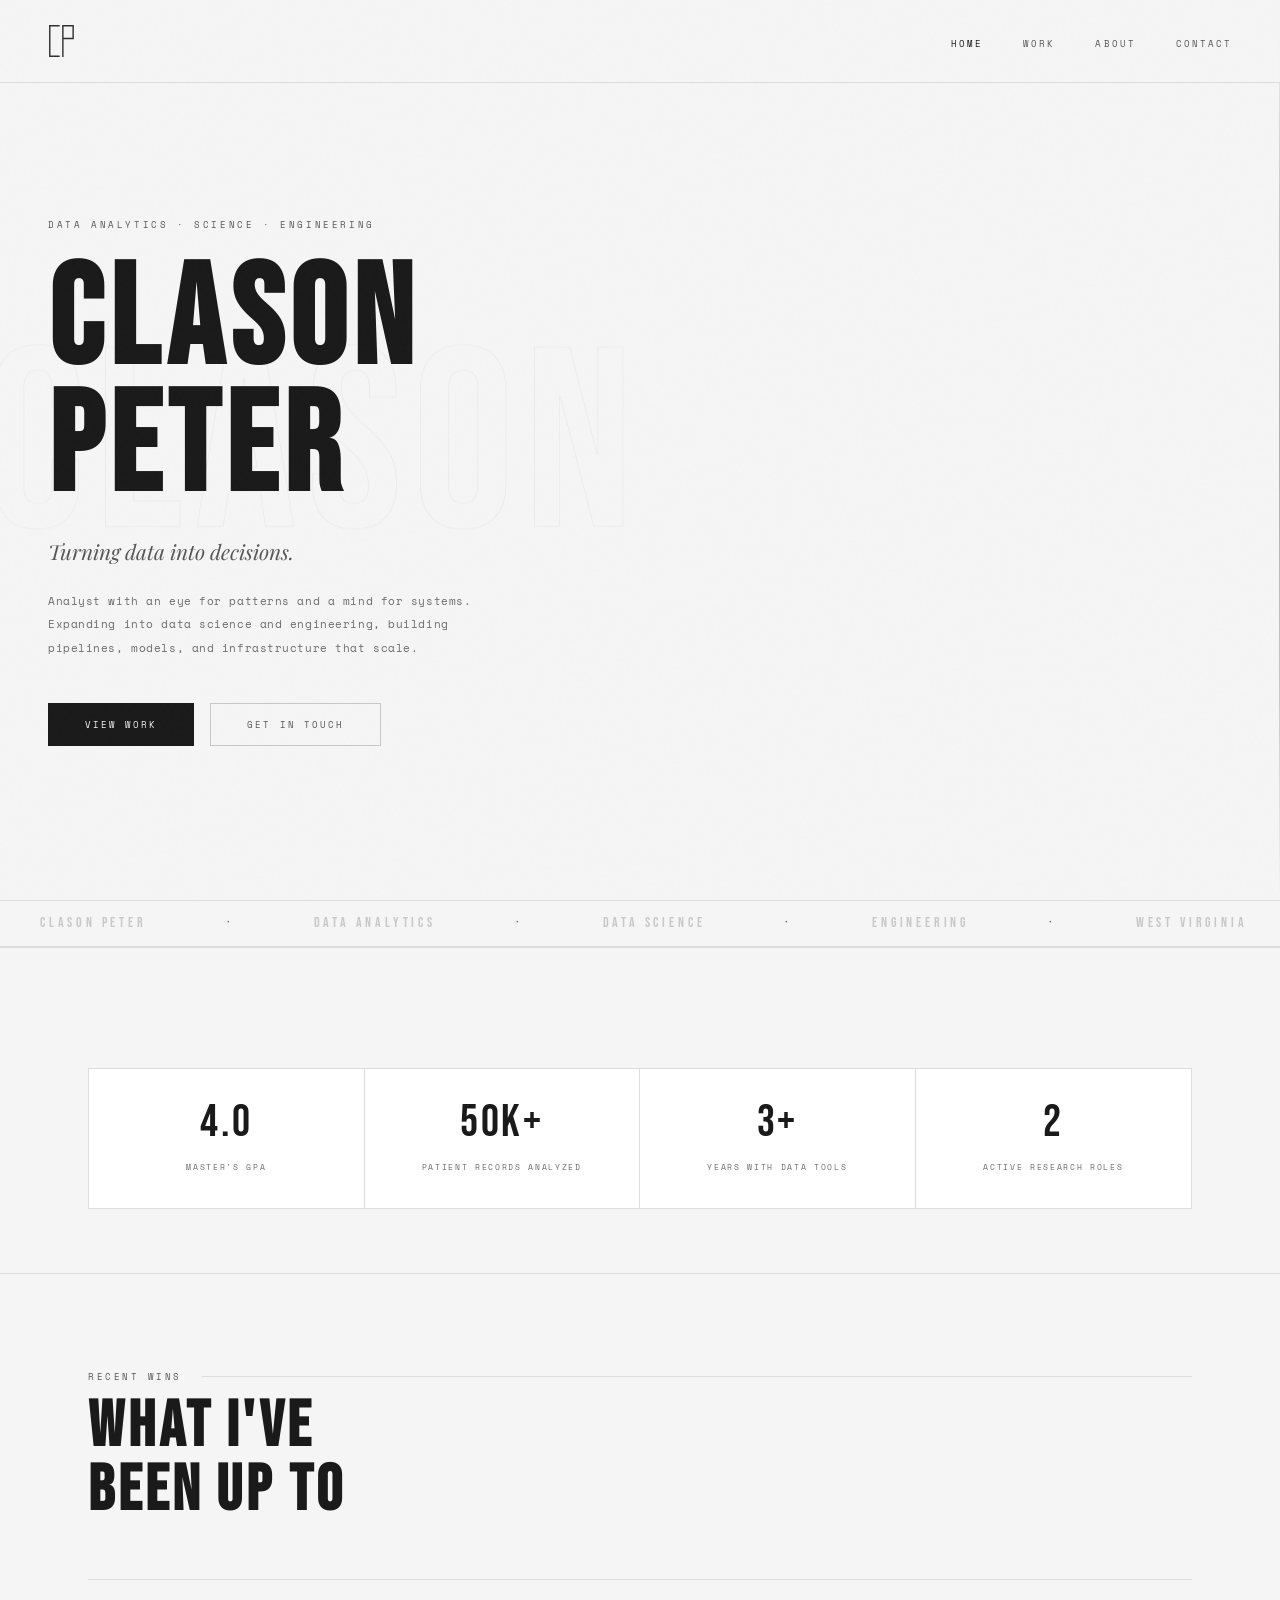
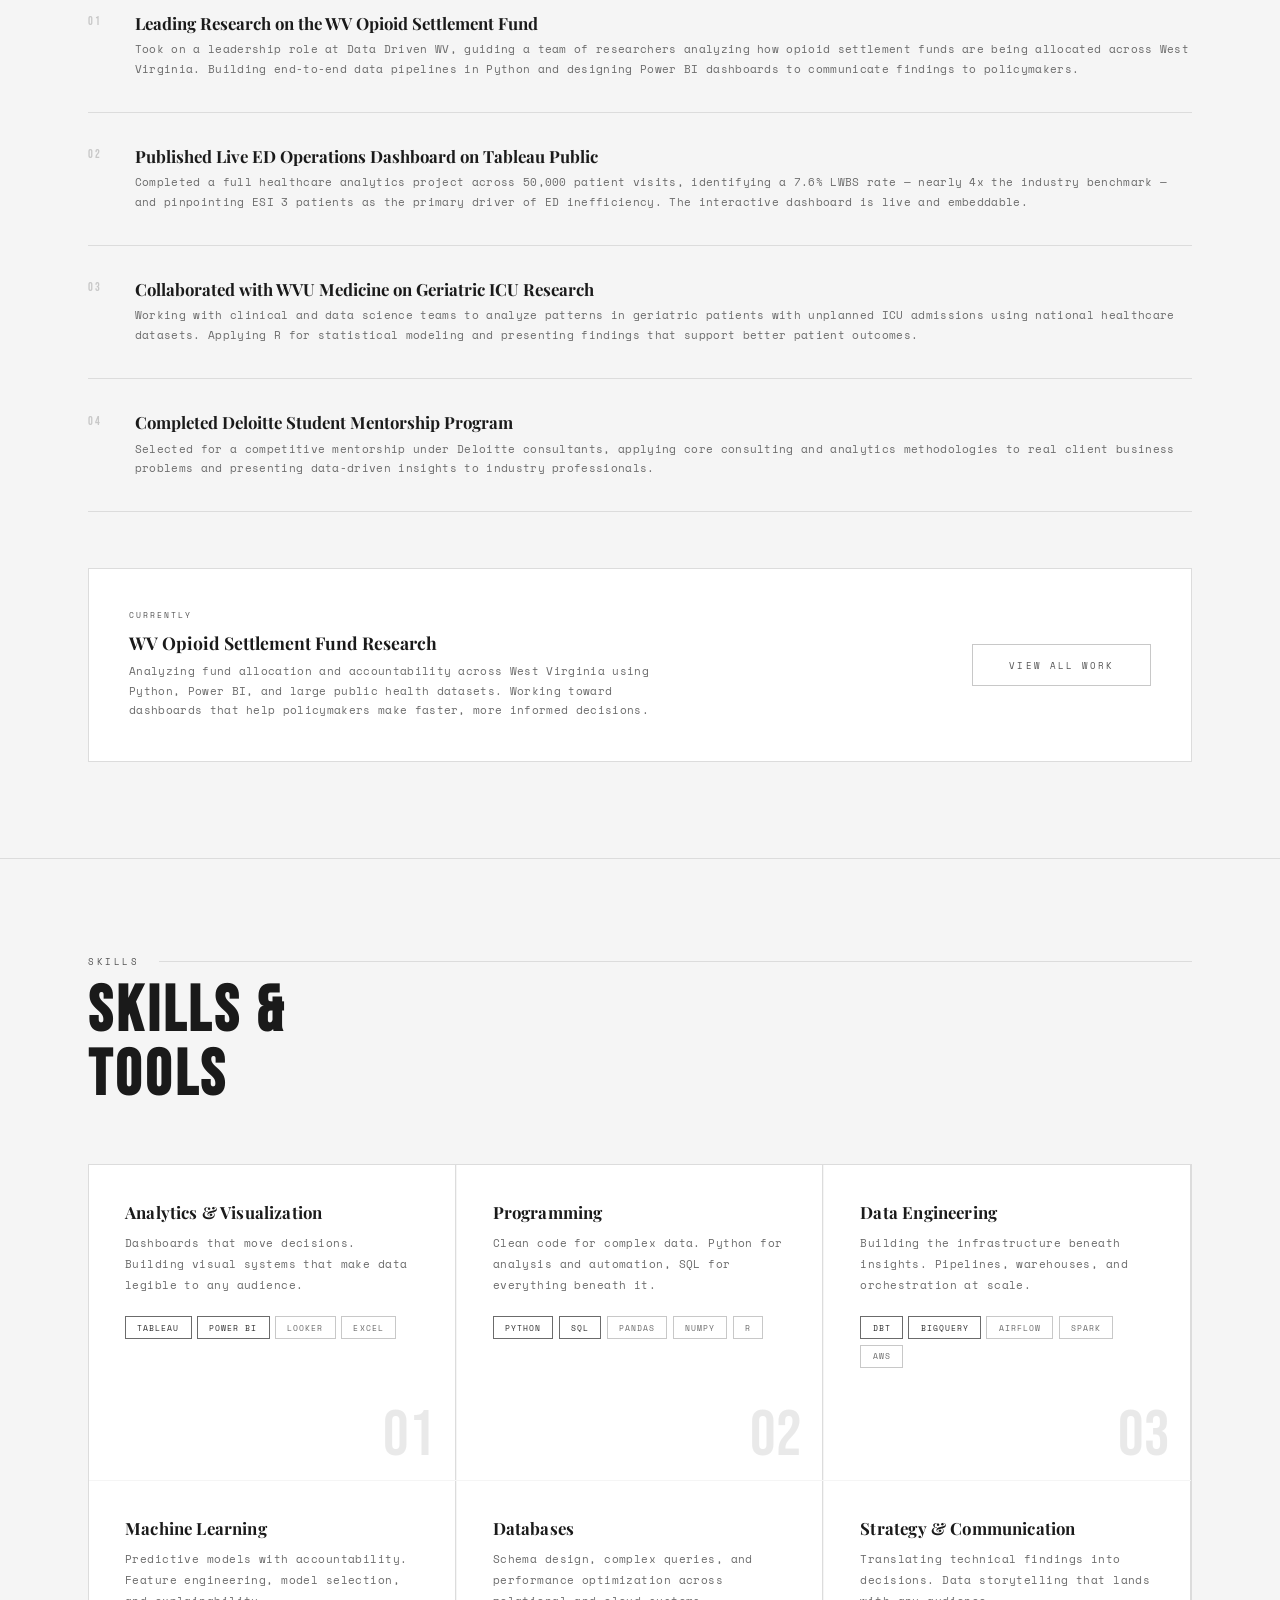
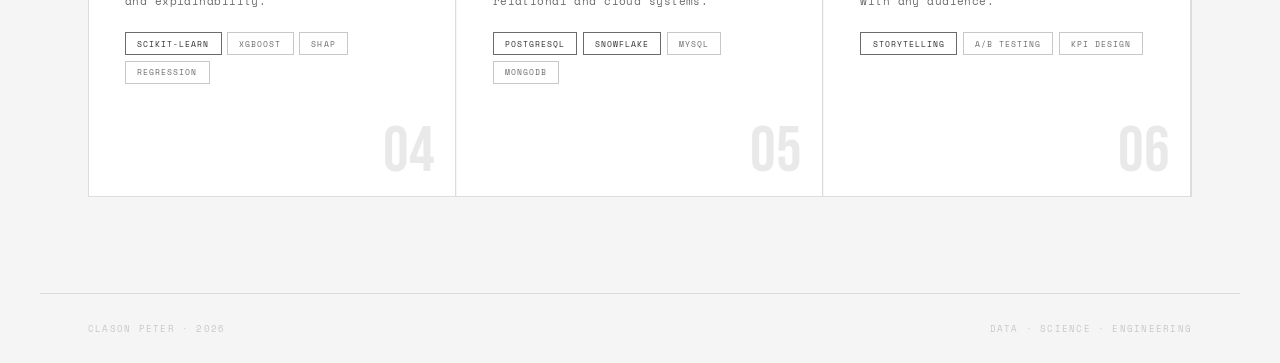
==== commit 193b61f1: "Add files via upload" ====
--- a/index.html
+++ b/index.html
@@ -3,419 +3,26 @@
 <head>
 <meta charset="UTF-8"/>
 <meta name="viewport" content="width=device-width, initial-scale=1.0"/>
-<title>CLASON PETER</title>
+<title>Clason Peter</title>
 <link href="https://fonts.googleapis.com/css2?family=Bebas+Neue&family=Playfair+Display:ital,wght@0,400;0,700;1,400&family=Space+Mono:wght@400;700&display=swap" rel="stylesheet"/>
-<script type="module" src="https://public.tableau.com/javascripts/api/tableau.embedding.3.latest.min.js"></script>
-<style>
-*,*::before,*::after{box-sizing:border-box;margin:0;padding:0;}
-:root{
-  --black:#F5F5F5;
-  --white:#1A1A1A;
-  --chrome-1:#1A1A1A;
-  --chrome-2:#2E2E2E;
-  --chrome-3:#555555;
-  --chrome-4:#6B6B6B;
-  --chrome-5:#C8C8C8;
-  --chrome-6:#E0E0E0;
-  --card:#FFFFFF;
-  --border:#DCDCDC;
-  --border-light:#C8C8C8;
-}
-html{scroll-behavior:smooth;}
-body{
-  background:var(--black);
-  color:var(--white);
-  font-family:'Space Mono',monospace;
-  overflow-x:hidden;
-}
-
-body::before{
-  content:'';
-  position:fixed;inset:0;z-index:8000;
-  pointer-events:none;
-  background-image:url("data:image/svg+xml,%3Csvg viewBox='0 0 256 256' xmlns='http://www.w3.org/2000/svg'%3E%3Cfilter id='n'%3E%3CfeTurbulence type='fractalNoise' baseFrequency='0.9' numOctaves='4' stitchTiles='stitch'/%3E%3C/filter%3E%3Crect width='100%25' height='100%25' filter='url(%23n)' opacity='0.05'/%3E%3C/svg%3E");
-  opacity:0.3;
-}
-
-/* ── CURSOR ── */
-#cursor, #cursor-ring{ display:none; }
-
-/* ── SCROLL LINE ── */
-.scroll-line{
-  position:fixed;top:0;left:0;height:1px;
-  background:var(--chrome-2);
-  z-index:1000;width:0%;transition:width 0.08s linear;
-}
-
-/* ── NAV ── */
-nav{
-  position:fixed;top:0;left:0;right:0;z-index:500;
-  display:flex;justify-content:space-between;align-items:center;
-  padding:1.5rem 3rem;
-  border-bottom:1px solid var(--border);
-  background:rgba(245,245,245,0.92);
-  backdrop-filter:blur(24px);
-}
-.nav-logo{
-  display:flex;align-items:center;
-  text-decoration:none;
-  opacity:0.9;transition:opacity 0.2s;
-}
-.nav-logo:hover{opacity:1;}
-.nav-links{display:flex;gap:2.5rem;list-style:none;}
-.nav-links a{
-  font-size:0.58rem;letter-spacing:0.22em;text-transform:uppercase;
-  color:var(--chrome-3);text-decoration:none;
-  transition:color 0.2s;
-}
-.nav-links a:hover{color:var(--white);}
-
-/* ── HERO ── */
-#hero{
-  min-height:100vh;
-  display:flex;flex-direction:column;justify-content:center;
-  padding:8rem 3rem 4rem;
-  position:relative;overflow:hidden;
-  max-width:100%;
-}
-.hero-bg-text{
-  position:absolute;
-  font-family:'Bebas Neue',sans-serif;
-  font-size:clamp(10rem,20vw,26rem);
-  letter-spacing:0.04em;
-  color:transparent;
-  -webkit-text-stroke:1px rgba(0,0,0,0.04);
-  white-space:nowrap;
-  top:50%;transform:translateY(-50%);
-  left:-1%;
-  pointer-events:none;user-select:none;
-  will-change:transform;
-}
-.chrome-bar{
-  position:absolute;right:0;top:0;bottom:0;width:1px;
-  background:linear-gradient(to bottom,transparent,var(--chrome-4),var(--chrome-2),var(--chrome-4),transparent);
-  opacity:0.35;
-}
-.hero-eyebrow{
-  font-size:0.58rem;letter-spacing:0.28em;text-transform:uppercase;
-  color:var(--chrome-3);margin-bottom:1.75rem;
-  opacity:0;animation:fadeUp 0.7s ease 0.2s forwards;
-}
-.hero-name{
-  font-family:'Bebas Neue',sans-serif;
-  font-size:clamp(4.5rem,11vw,10rem);
-  letter-spacing:0.05em;line-height:0.9;
-  color:var(--white);
-  opacity:0;animation:fadeUp 0.7s ease 0.35s forwards;
-}
-.hero-subtitle{
-  font-family:'Playfair Display',serif;
-  font-style:italic;
-  font-size:clamp(0.9rem,2vw,1.3rem);
-  color:var(--chrome-3);
-  margin-top:1.5rem;
-  opacity:0;animation:fadeUp 0.7s ease 0.5s forwards;
-}
-.hero-desc{
-  max-width:460px;
-  font-size:0.7rem;line-height:2.1;
-  color:var(--chrome-4);
-  margin-top:1.5rem;letter-spacing:0.05em;
-  opacity:0;animation:fadeUp 0.7s ease 0.65s forwards;
-}
-.hero-cta{
-  margin-top:2.75rem;display:flex;gap:1rem;flex-wrap:wrap;
-  opacity:0;animation:fadeUp 0.7s ease 0.8s forwards;
-}
-.btn{
-  display:inline-block;padding:0.85rem 2.25rem;
-  font-family:'Space Mono',monospace;
-  font-size:0.58rem;letter-spacing:0.22em;text-transform:uppercase;
-  text-decoration:none;
-  transition:all 0.25s;
-}
-.btn-primary{background:var(--white);color:var(--black);border:1px solid var(--white);}
-.btn-primary:hover{background:transparent;color:var(--white);border-color:var(--white);}
-.btn-ghost{background:transparent;color:var(--chrome-3);border:1px solid var(--border-light);}
-.btn-ghost:hover{border-color:var(--chrome-3);color:var(--white);}
-
-/* ── MARQUEE ── */
-.marquee-wrap{
-  overflow:hidden;
-  border-top:1px solid var(--border);border-bottom:1px solid var(--border);
-  padding:0.9rem 0;
-}
-.marquee-track{display:flex;width:max-content;animation:marquee 22s linear infinite;}
-.marquee-item{
-  font-family:'Bebas Neue',sans-serif;
-  font-size:0.85rem;letter-spacing:0.28em;
-  color:var(--chrome-5);padding:0 2.5rem;white-space:nowrap;
-}
-.marquee-dot{color:var(--chrome-4);}
-@keyframes marquee{from{transform:translateX(0);}to{transform:translateX(-50%);}}
-
-/* ── SECTION INNER ── */
-.section-inner{max-width:1200px;margin:0 auto;padding:6rem 3rem;}
-.section-tag{
-  font-size:0.56rem;letter-spacing:0.28em;text-transform:uppercase;
-  color:var(--chrome-3);margin-bottom:0.75rem;
-  display:flex;align-items:center;gap:1.25rem;
-}
-.section-tag::after{content:'';flex:1;height:1px;background:var(--border);}
-.section-heading{
-  font-family:'Bebas Neue',sans-serif;
-  font-size:clamp(2.5rem,5vw,4.5rem);
-  letter-spacing:0.06em;line-height:1;
-  margin-bottom:3.5rem;color:var(--white);
-}
-
-/* ── SKILLS GRID ── */
-.card-grid{
-  display:grid;
-  grid-template-columns:repeat(auto-fill,minmax(300px,1fr));
-  gap:1px;border:1px solid var(--border);
-}
-.card-3d-wrap{perspective:900px;background:var(--card);}
-.card-3d{
-  padding:2.25rem 2.25rem 7rem 2.25rem;height:100%;
-  transform-style:preserve-3d;
-  transition:transform 0.35s ease;
-  position:relative;overflow:hidden;
-  border-right:1px solid var(--border);
-}
-.card-3d::after{
-  content:'';position:absolute;inset:0;
-  background:linear-gradient(135deg,rgba(255,255,255,0.025) 0%,transparent 55%);
-  pointer-events:none;opacity:0;transition:opacity 0.3s;
-}
-.card-3d:hover::after{opacity:1;}
-.card-num{
-  font-family:'Bebas Neue',sans-serif;
-  font-size:4rem;color:var(--border);
-  position:absolute;bottom:0.75rem;right:1.25rem;
-  line-height:1;pointer-events:none;transition:color 0.3s;
-  opacity:0.6;
-}
-.card-3d:hover .card-num{color:var(--chrome-5);}
-.card-3d h3{
-  font-family:'Playfair Display',serif;
-  font-size:1.05rem;font-weight:700;
-  margin-bottom:0.6rem;color:var(--white);letter-spacing:0.01em;
-}
-.card-3d p{font-size:0.68rem;line-height:1.95;color:var(--chrome-4);letter-spacing:0.04em;}
-.card-tags{display:flex;flex-wrap:wrap;gap:0.35rem;margin-top:1.25rem;}
-.card-tag{
-  font-size:0.53rem;letter-spacing:0.12em;text-transform:uppercase;
-  padding:0.28rem 0.7rem;
-  border:1px solid var(--border-light);color:var(--chrome-4);
-  transition:border-color 0.2s,color 0.2s;
-}
-.card-3d:hover .card-tag{border-color:var(--chrome-5);color:var(--chrome-3);}
-.card-tag.hi{border-color:var(--chrome-4);color:var(--chrome-2);}
-
-/* ── PROJECTS ── */
-.project-item{
-  border-top:1px solid var(--border);
-  padding:2.25rem 0;
-  display:grid;grid-template-columns:3rem 1fr auto;
-  gap:2.5rem;align-items:center;
-  transition:padding-left 0.3s;cursor:pointer;
-}
-.project-item:hover{padding-left:0.75rem;}
-.project-item:last-child{border-bottom:1px solid var(--border);}
-.proj-num{
-  font-family:'Bebas Neue',sans-serif;
-  font-size:0.9rem;color:var(--chrome-5);
-  letter-spacing:0.12em;transition:color 0.2s;
-}
-.project-item:hover .proj-num{color:var(--chrome-2);}
-.proj-info h3{
-  font-family:'Playfair Display',serif;
-  font-size:1.2rem;font-weight:700;
-  margin-bottom:0.4rem;letter-spacing:0.01em;
-  transition:color 0.2s;
-}
-.proj-info p{font-size:0.68rem;color:var(--chrome-4);line-height:1.85;letter-spacing:0.04em;}
-.proj-tags{display:flex;gap:0.4rem;margin-top:0.75rem;flex-wrap:wrap;}
-.proj-tag{
-  font-size:0.52rem;letter-spacing:0.12em;text-transform:uppercase;
-  padding:0.22rem 0.6rem;border:1px solid var(--border);color:var(--chrome-5);
-}
-.proj-arrow{
-  font-family:'Space Mono',monospace;
-  font-size:0.9rem;color:var(--border);
-  transition:color 0.2s,transform 0.2s;
-}
-.project-item:hover .proj-arrow{color:var(--chrome-2);transform:translateX(4px);}
-
-/* ── TABLEAU EMBED ── */
-.tableau-embed-wrap{
-  margin-top:3.5rem;
-  border:1px solid var(--border);
-  padding:2rem;
-  background:var(--card);
-}
-.tableau-label{
-  font-size:0.56rem;letter-spacing:0.24em;text-transform:uppercase;
-  color:var(--chrome-3);margin-bottom:1.25rem;
-}
-.tableau-container{
-  width:100%;overflow:hidden;
-}
-tableau-viz{
-  width:100%;
-  height:720px;
-  display:block;
-}
-.tableau-sub{
-  font-size:0.6rem;color:var(--chrome-4);margin-top:1rem;letter-spacing:0.04em;
-}
-.tableau-sub a{
-  color:var(--chrome-2);text-decoration:none;border-bottom:1px solid var(--border);
-  transition:color 0.2s;
-}
-.tableau-sub a:hover{color:var(--white);}
-
-/* ── ABOUT SINGLE COL ── */
-.vibe-grid-single{max-width:680px;}
-.vibe-grid-single .vibe-left p{
-  font-size:0.72rem;line-height:2.15;color:var(--chrome-4);
-  letter-spacing:0.04em;margin-bottom:1rem;
-}
-.vibe-grid-single .vibe-left strong{color:var(--chrome-2);}
-
-
-.interests-wall{
-  display:grid;grid-template-columns:1fr 1fr;
-  border:1px solid var(--border);
-}
-.interest-tile{
-  padding:2rem 1.75rem;
-  border-right:1px solid var(--border);border-bottom:1px solid var(--border);
-  background:var(--card);transition:background 0.25s;
-}
-.interest-tile:hover{background:#111;}
-.interest-tile:nth-child(even){border-right:none;}
-.interest-tile:nth-last-child(-n+2){border-bottom:none;}
-.ti-label{
-  font-family:'Bebas Neue',sans-serif;
-  font-size:1.1rem;letter-spacing:0.15em;
-  color:var(--white);display:block;margin-bottom:0.3rem;
-}
-.ti-sub{font-size:0.6rem;color:var(--chrome-4);letter-spacing:0.06em;line-height:1.6;}
-
-/* ── CURRENTLY ── */
-.currently-row{
-  display:grid;grid-template-columns:repeat(2,1fr);
-  border:1px solid var(--border);margin-top:3.5rem;
-}
-.curr-block{
-  padding:2rem;background:var(--card);
-  border-right:1px solid var(--border);
-}
-.curr-block:last-child{border-right:none;}
-.curr-label{
-  font-size:0.53rem;letter-spacing:0.24em;text-transform:uppercase;
-  color:var(--chrome-3);margin-bottom:0.75rem;
-}
-.curr-block h3{
-  font-family:'Playfair Display',serif;
-  font-size:1rem;margin-bottom:0.4rem;color:var(--white);
-}
-.curr-block p{font-size:0.66rem;color:var(--chrome-4);line-height:1.75;letter-spacing:0.03em;}
-
-/* ── CONTACT ── */
-#contact-section{
-  text-align:center;
-  border-top:1px solid var(--border);
-  padding:6rem 3rem 8rem;
-}
-.contact-headline{
-  font-family:'Bebas Neue',sans-serif;
-  font-size:clamp(3.5rem,9vw,8rem);
-  letter-spacing:0.05em;line-height:1;
-  margin-bottom:1.5rem;
-}
-.contact-outline{
-  -webkit-text-stroke:1px var(--chrome-5);
-  color:transparent;
-}
-#contact-section > p{
-  font-size:0.7rem;color:var(--chrome-4);
-  max-width:400px;margin:0 auto 2.5rem;line-height:1.95;letter-spacing:0.05em;
-}
-.contact-links{
-  display:flex;justify-content:center;flex-wrap:wrap;
-  border:1px solid var(--border);max-width:600px;margin:0 auto;
-}
-.contact-link{
-  font-size:0.56rem;letter-spacing:0.22em;text-transform:uppercase;
-  color:var(--chrome-4);text-decoration:none;
-  padding:1.1rem 2rem;background:var(--card);
-  border-right:1px solid var(--border);
-  transition:background 0.2s,color 0.2s;flex:1;text-align:center;
-}
-.contact-link:last-child{border-right:none;}
-.contact-link:hover{background:#111;color:var(--white);}
-
-/* ── FOOTER ── */
-footer{
-  border-top:1px solid var(--border);
-  padding:1.75rem 3rem;
-  display:flex;justify-content:space-between;align-items:center;
-  max-width:1200px;margin:0 auto;
-}
-footer p{font-size:0.55rem;letter-spacing:0.14em;text-transform:uppercase;color:var(--chrome-5);}
-
-/* ── ANIMATIONS ── */
-@keyframes fadeUp{
-  from{opacity:0;transform:translateY(20px);}
-  to{opacity:1;transform:translateY(0);}
-}
-.reveal{opacity:0;transform:translateY(18px);transition:opacity 0.65s ease,transform 0.65s ease;}
-.reveal.visible{opacity:1;transform:translateY(0);}
-
-/* ── RESPONSIVE ── */
-@media(max-width:768px){
-  nav{padding:1.2rem 1.5rem;}
-  .nav-links{gap:1.5rem;}
-  #hero{padding:7rem 1.5rem 4rem;}
-  .section-inner{padding:4rem 1.5rem;}
-  .vibe-grid{grid-template-columns:1fr;gap:2.5rem;}
-  .currently-row{grid-template-columns:1fr;}
-  .curr-block{border-right:none;border-bottom:1px solid var(--border);}
-  .curr-block:last-child{border-bottom:none;}
-  .project-item{grid-template-columns:2.5rem 1fr;gap:1rem;}
-  .proj-arrow{display:none;}
-  .card-grid{grid-template-columns:1fr;}
-  footer{flex-direction:column;gap:0.75rem;text-align:center;}
-  .contact-links{flex-direction:column;}
-  .contact-link{border-right:none;border-bottom:1px solid var(--border);}
-  .contact-link:last-child{border-bottom:none;}
-}
-</style>
+<link rel="stylesheet" href="style.css"/>
 </head>
 <body>
 
-<div id="cursor"></div>
-<div id="cursor-ring"></div>
 <div class="scroll-line" id="scrollLine"></div>
 
-<!-- NAV -->
 <nav>
-  <a href="#hero" class="nav-logo">
+  <a href="index.html" class="nav-logo">
     <svg viewBox="0 0 152 192" height="34" fill="none" stroke="#1A1A1A" stroke-width="8" stroke-linecap="square" stroke-linejoin="miter" xmlns="http://www.w3.org/2000/svg">
-      <!-- C as tall bracket -->
       <path d="M62,10 L10,10 L10,182 L62,182"/>
-      <!-- P: stem + shoulder bowl -->
       <path d="M84,10 L84,182 M84,10 L142,10 L142,82 L84,82"/>
     </svg>
   </a>
   <ul class="nav-links">
-    <li><a href="#skills">Skills</a></li>
-    <li><a href="#projects">Work</a></li>
-    <li><a href="#personal">About</a></li>
-    <li><a href="#contact-section">Contact</a></li>
+    <li><a href="index.html" class="active">Home</a></li>
+    <li><a href="work.html">Work</a></li>
+    <li><a href="about.html">About</a></li>
+    <li><a href="contact.html">Contact</a></li>
   </ul>
 </nav>
 
@@ -430,8 +37,8 @@
     Analyst with an eye for patterns and a mind for systems. Expanding into data science and engineering, building pipelines, models, and infrastructure that scale.
   </p>
   <div class="hero-cta">
-    <a href="#projects" class="btn btn-primary">View Work</a>
-    <a href="#contact-section" class="btn btn-ghost">Get in Touch</a>
+    <a href="work.html" class="btn btn-primary">View Work</a>
+    <a href="contact.html" class="btn btn-ghost">Get in Touch</a>
   </div>
 </div>
 
@@ -465,10 +72,89 @@
   </div>
 </div>
 
+<!-- STATS BAR -->
+<div style="border-top:1px solid var(--border);">
+  <div class="section-inner" style="padding-top:4rem;padding-bottom:4rem;">
+    <div class="stats-bar reveal">
+      <div class="stat-item">
+        <span class="stat-number">4.0</span>
+        <span class="stat-label">Master's GPA</span>
+      </div>
+      <div class="stat-item">
+        <span class="stat-number">50K+</span>
+        <span class="stat-label">Patient Records Analyzed</span>
+      </div>
+      <div class="stat-item">
+        <span class="stat-number">3+</span>
+        <span class="stat-label">Years with Data Tools</span>
+      </div>
+      <div class="stat-item">
+        <span class="stat-number">2</span>
+        <span class="stat-label">Active Research Roles</span>
+      </div>
+    </div>
+  </div>
+</div>
+
+<!-- RECENT WINS -->
+<div style="border-top:1px solid var(--border);">
+  <div class="section-inner">
+    <p class="section-tag reveal">Recent Wins</p>
+    <h2 class="section-heading reveal">WHAT I'VE<br/>BEEN UP TO</h2>
+
+    <div class="wins-list">
+
+      <div class="win-item reveal">
+        <div class="win-icon">01</div>
+        <div class="win-body">
+          <h3>Leading Research on the WV Opioid Settlement Fund</h3>
+          <p>Took on a leadership role at Data Driven WV, guiding a team of researchers analyzing how opioid settlement funds are being allocated across West Virginia. Building end-to-end data pipelines in Python and designing Power BI dashboards to communicate findings to policymakers.</p>
+        </div>
+      </div>
+
+      <div class="win-item reveal">
+        <div class="win-icon">02</div>
+        <div class="win-body">
+          <h3>Published Live ED Operations Dashboard on Tableau Public</h3>
+          <p>Completed a full healthcare analytics project across 50,000 patient visits, identifying a 7.6% LWBS rate — nearly 4x the industry benchmark — and pinpointing ESI 3 patients as the primary driver of ED inefficiency. The interactive dashboard is live and embeddable.</p>
+        </div>
+      </div>
+
+      <div class="win-item reveal">
+        <div class="win-icon">03</div>
+        <div class="win-body">
+          <h3>Collaborated with WVU Medicine on Geriatric ICU Research</h3>
+          <p>Working with clinical and data science teams to analyze patterns in geriatric patients with unplanned ICU admissions using national healthcare datasets. Applying R for statistical modeling and presenting findings that support better patient outcomes.</p>
+        </div>
+      </div>
+
+      <div class="win-item reveal">
+        <div class="win-icon">04</div>
+        <div class="win-body">
+          <h3>Completed Deloitte Student Mentorship Program</h3>
+          <p>Selected for a competitive mentorship under Deloitte consultants, applying core consulting and analytics methodologies to real client business problems and presenting data-driven insights to industry professionals.</p>
+        </div>
+      </div>
+
+    </div>
+
+    <!-- CURRENTLY WORKING ON -->
+    <div class="current-work-block reveal">
+      <div>
+        <div class="current-label">Currently</div>
+        <h3>WV Opioid Settlement Fund Research</h3>
+        <p>Analyzing fund allocation and accountability across West Virginia using Python, Power BI, and large public health datasets. Working toward dashboards that help policymakers make faster, more informed decisions.</p>
+      </div>
+      <a href="work.html" class="btn btn-ghost" style="white-space:nowrap;">View All Work</a>
+    </div>
+
+  </div>
+</div>
+
 <!-- SKILLS -->
-<div id="skills">
+<div id="skills" style="border-top:1px solid var(--border);">
   <div class="section-inner">
-    <p class="section-tag reveal">01 · Skills</p>
+    <p class="section-tag reveal">Skills</p>
     <h2 class="section-heading reveal">SKILLS &<br/>TOOLS</h2>
     <div class="card-grid">
 
@@ -561,120 +247,6 @@
   </div>
 </div>
 
-<!-- PROJECTS -->
-<div id="projects" style="border-top:1px solid var(--border);">
-  <div class="section-inner">
-    <p class="section-tag reveal">02 · Work</p>
-    <h2 class="section-heading reveal">SELECTED<br/>PROJECTS</h2>
-
-    <!-- ════════════════════════════════════════
-         ADD A NEW PROJECT: copy one .project-item
-         block, paste below the last one, update
-         the number, title, description, tags,
-         and set data-href to your GitHub/live URL.
-    ════════════════════════════════════════ -->
-
-    <div>
-      <div class="project-item reveal" data-href="https://github.com/clasonpeter/ed-analytics-portfolio">
-        <div class="proj-num">01</div>
-        <div class="proj-info">
-          <h3>ED Operations Analytics Dashboard</h3>
-          <p>End-to-end healthcare analytics project analyzing Emergency Department operational efficiency across 50,000 patient visits. Identified a 7.6% LWBS rate (nearly 4&times; the industry benchmark), a 19.7% boarding rate, and pinpointed ESI 3 patients as the primary driver of ED inefficiency.</p>
-          <div class="proj-tags">
-            <span class="proj-tag">PostgreSQL</span>
-            <span class="proj-tag">SQL</span>
-            <span class="proj-tag">Tableau</span>
-          </div>
-        </div>
-        <div class="proj-arrow">&#8594;</div>
-      </div>
-
-      <div class="project-item reveal" data-href="https://github.com/clasonpeter/F1StrategyAnalysis">
-        <div class="proj-num">02</div>
-        <div class="proj-info">
-          <h3>F1 Strategy &amp; Tire Degradation Analysis</h3>
-          <p>Data-driven analysis of Formula 1 race strategy, tire performance, and tactical decisions. Includes a deep-dive into the 2025 Abu Dhabi GP, showing how Lando Norris used a defensive two-stop strategy to neutralize Ferrari's tire advantage and secure his first Driver's Championship.</p>
-          <div class="proj-tags">
-            <span class="proj-tag">Python</span>
-            <span class="proj-tag">FastF1</span>
-            <span class="proj-tag">Pandas</span>
-            <span class="proj-tag">Matplotlib</span>
-          </div>
-        </div>
-        <div class="proj-arrow">&#8594;</div>
-      </div>
-    </div>
-
-    <!-- TABLEAU EMBED -->
-    <div class="tableau-embed-wrap reveal">
-      <p class="tableau-label">Live Dashboard · ED Operations Analytics</p>
-      <div class="tableau-container">
-        <tableau-viz
-          id="tableauViz"
-          src="https://public.tableau.com/views/EDOperationsDashboard/EDOperationsDashboard"
-          toolbar="bottom"
-          hide-tabs>
-        </tableau-viz>
-      </div>
-      <p class="tableau-sub">Interact with the live dashboard directly. <a href="https://public.tableau.com/app/profile/clason.peter/viz/EDOperationsDashboard/EDOperationsDashboard" target="_blank">Open in Tableau Public &#8599;</a></p>
-    </div>
-  </div>
-</div>
-
-<!-- ABOUT -->
-<div id="personal" style="border-top:1px solid var(--border);">
-  <div class="section-inner">
-    <p class="section-tag reveal">03 · About</p>
-    <h2 class="section-heading reveal">ABOUT<br/>ME</h2>
-
-    <div class="vibe-grid-single reveal">
-        <div class="vibe-left">
-        <p>
-          I'm <strong>Clason Peter</strong>, a data analyst who believes the most important part of any analysis is what happens after the numbers. I care about making sure the right people can understand the data and actually do something with it.
-        </p>
-        <p>
-          My background in <strong>marketing</strong> gives me a perspective that most analysts don't have. I learned early that there are always human needs behind the numbers: someone trying to make a decision, solve a problem, or justify a direction. That understanding shapes how I frame every analysis. I don't just ask what the data says; I ask what the audience needs to hear, and how to make the answer land.
-        </p>
-        <p>
-          <strong>Data storytelling</strong> is at the center of everything I do. I build the narrative around findings so that decisions aren't just informed, they're obvious. Numbers without context are just noise; I turn them into a point of view.
-        </p>
-        <p>
-          I'm expanding my toolkit into <strong>data science and engineering</strong>, building the systems and models that make insight scalable, not just presentable.
-        </p>
-      </div>
-    </div>
-
-    <!-- ════════════════════════════════════════
-         CURRENTLY BLOCKS: update h3 and p text.
-    ════════════════════════════════════════ -->
-    <div class="currently-row reveal">
-      <div class="curr-block">
-        <div class="curr-label">Education</div>
-        <h3>M.S. Business Data Analytics</h3>
-        <p>West Virginia University, 2026<br/>B.S. Business Administration in Marketing, 2025</p>
-      </div>
-      <div class="curr-block">
-        <div class="curr-label">Experience</div>
-        <h3>Researcher, WV Opioid Settlement Fund</h3>
-        <p>Data Driven WV · West Virginia University<br/>January 2026 to Present</p>
-      </div>
-
-    </div>
-  </div>
-</div>
-
-<!-- CONTACT -->
-<div id="contact-section" style="text-align:center;border-top:1px solid var(--border);padding:6rem 3rem 8rem;">
-  <h2 class="contact-headline reveal">LET'S<br/><span class="contact-outline">CONNECT</span></h2>
-  <p class="reveal">Whether it's a project, an opportunity, or just talking data, reach out anytime.</p>
-  <div class="contact-links reveal">
-    <a href="mailto:clp00007@mix.wvu.edu" class="contact-link">Email</a>
-    <a href="https://www.linkedin.com/in/clason-peter-b1b0a2253/" class="contact-link" target="_blank">LinkedIn</a>
-    <a href="https://github.com/clasonpeter" class="contact-link" target="_blank">GitHub</a>
-    <a href="997_ClasonPeter_Resume.pdf" class="contact-link" target="_blank">Resume</a>
-  </div>
-</div>
-
 <!-- FOOTER -->
 <footer>
   <p>Clason Peter · 2026</p>
@@ -682,33 +254,14 @@
 </footer>
 
 <script>
-/* CURSOR */
-var cursor=document.getElementById('cursor');
-var ring=document.getElementById('cursor-ring');
-var mx=0,my=0,rx=0,ry=0;
-document.addEventListener('mousemove',function(e){
-  mx=e.clientX;my=e.clientY;
-  cursor.style.left=mx+'px';cursor.style.top=my+'px';
-});
-(function loop(){
-  rx+=(mx-rx)*0.12;ry+=(my-ry)*0.12;
-  ring.style.left=rx+'px';ring.style.top=ry+'px';
-  requestAnimationFrame(loop);
-})();
-
-/* SCROLL LINE */
 const sl=document.getElementById('scrollLine');
 window.addEventListener('scroll',()=>{
   sl.style.width=(window.scrollY/(document.body.scrollHeight-window.innerHeight)*100)+'%';
 });
-
-/* SCROLL REVEAL */
 const obs=new IntersectionObserver(e=>{
   e.forEach(x=>{if(x.isIntersecting)x.target.classList.add('visible');});
 },{threshold:0.1});
 document.querySelectorAll('.reveal').forEach(el=>obs.observe(el));
-
-/* 3D TILT */
 document.querySelectorAll('[data-tilt]').forEach(card=>{
   const wrap=card.closest('.card-3d-wrap');
   wrap.addEventListener('mousemove',e=>{
@@ -721,20 +274,10 @@
     card.style.transform='rotateY(0) rotateX(0) translateZ(0)';
   });
 });
-
-/* PARALLAX HERO TEXT */
 const bgText=document.querySelector('.hero-bg-text');
 window.addEventListener('scroll',()=>{
   if(bgText)bgText.style.transform=`translateY(calc(-50% + ${window.scrollY*0.25}px))`;
 });
-
-/* PROJECT CLICK-THROUGH */
-document.querySelectorAll('.project-item').forEach(item=>{
-  item.addEventListener('click',()=>{
-    const url=item.getAttribute('data-href');
-    if(url && url !== '#') window.open(url,'_blank');
-  });
-});
 </script>
 </body>
 </html>
--- a/style.css
+++ b/style.css
@@ -0,0 +1,436 @@
+*,*::before,*::after{box-sizing:border-box;margin:0;padding:0;}
+:root{
+  --black:#F5F5F5;
+  --white:#1A1A1A;
+  --chrome-1:#1A1A1A;
+  --chrome-2:#2E2E2E;
+  --chrome-3:#555555;
+  --chrome-4:#6B6B6B;
+  --chrome-5:#C8C8C8;
+  --chrome-6:#E0E0E0;
+  --card:#FFFFFF;
+  --border:#DCDCDC;
+  --border-light:#C8C8C8;
+}
+html{scroll-behavior:smooth;}
+body{
+  background:var(--black);
+  color:var(--white);
+  font-family:'Space Mono',monospace;
+  overflow-x:hidden;
+}
+body::before{
+  content:'';
+  position:fixed;inset:0;z-index:8000;
+  pointer-events:none;
+  background-image:url("data:image/svg+xml,%3Csvg viewBox='0 0 256 256' xmlns='http://www.w3.org/2000/svg'%3E%3Cfilter id='n'%3E%3CfeTurbulence type='fractalNoise' baseFrequency='0.9' numOctaves='4' stitchTiles='stitch'/%3E%3C/filter%3E%3Crect width='100%25' height='100%25' filter='url(%23n)' opacity='0.05'/%3E%3C/svg%3E");
+  opacity:0.3;
+}
+
+/* ── SCROLL LINE ── */
+.scroll-line{
+  position:fixed;top:0;left:0;height:1px;
+  background:var(--chrome-2);
+  z-index:1000;width:0%;transition:width 0.08s linear;
+}
+
+/* ── NAV ── */
+nav{
+  position:fixed;top:0;left:0;right:0;z-index:500;
+  display:flex;justify-content:space-between;align-items:center;
+  padding:1.5rem 3rem;
+  border-bottom:1px solid var(--border);
+  background:rgba(245,245,245,0.92);
+  backdrop-filter:blur(24px);
+}
+.nav-logo{
+  display:flex;align-items:center;
+  text-decoration:none;
+  opacity:0.9;transition:opacity 0.2s;
+}
+.nav-logo:hover{opacity:1;}
+.nav-links{display:flex;gap:2.5rem;list-style:none;}
+.nav-links a{
+  font-size:0.58rem;letter-spacing:0.22em;text-transform:uppercase;
+  color:var(--chrome-3);text-decoration:none;
+  transition:color 0.2s;
+}
+.nav-links a:hover{color:var(--white);}
+.nav-links a.active{color:var(--white);}
+
+/* ── SECTION INNER ── */
+.section-inner{max-width:1200px;margin:0 auto;padding:6rem 3rem;}
+.section-tag{
+  font-size:0.56rem;letter-spacing:0.28em;text-transform:uppercase;
+  color:var(--chrome-3);margin-bottom:0.75rem;
+  display:flex;align-items:center;gap:1.25rem;
+}
+.section-tag::after{content:'';flex:1;height:1px;background:var(--border);}
+.section-heading{
+  font-family:'Bebas Neue',sans-serif;
+  font-size:clamp(2.5rem,5vw,4.5rem);
+  letter-spacing:0.06em;line-height:1;
+  margin-bottom:3.5rem;color:var(--white);
+}
+
+/* ── HERO ── */
+#hero{
+  min-height:100vh;
+  display:flex;flex-direction:column;justify-content:center;
+  padding:8rem 3rem 4rem;
+  position:relative;overflow:hidden;
+  max-width:100%;
+}
+.hero-bg-text{
+  position:absolute;
+  font-family:'Bebas Neue',sans-serif;
+  font-size:clamp(10rem,20vw,26rem);
+  letter-spacing:0.04em;
+  color:transparent;
+  -webkit-text-stroke:1px rgba(0,0,0,0.04);
+  white-space:nowrap;
+  top:50%;transform:translateY(-50%);
+  left:-1%;
+  pointer-events:none;user-select:none;
+  will-change:transform;
+}
+.chrome-bar{
+  position:absolute;right:0;top:0;bottom:0;width:1px;
+  background:linear-gradient(to bottom,transparent,var(--chrome-4),var(--chrome-2),var(--chrome-4),transparent);
+  opacity:0.35;
+}
+.hero-eyebrow{
+  font-size:0.58rem;letter-spacing:0.28em;text-transform:uppercase;
+  color:var(--chrome-3);margin-bottom:1.75rem;
+  opacity:0;animation:fadeUp 0.7s ease 0.2s forwards;
+}
+.hero-name{
+  font-family:'Bebas Neue',sans-serif;
+  font-size:clamp(4.5rem,11vw,10rem);
+  letter-spacing:0.05em;line-height:0.9;
+  color:var(--white);
+  opacity:0;animation:fadeUp 0.7s ease 0.35s forwards;
+}
+.hero-subtitle{
+  font-family:'Playfair Display',serif;
+  font-style:italic;
+  font-size:clamp(0.9rem,2vw,1.3rem);
+  color:var(--chrome-3);
+  margin-top:1.5rem;
+  opacity:0;animation:fadeUp 0.7s ease 0.5s forwards;
+}
+.hero-desc{
+  max-width:460px;
+  font-size:0.7rem;line-height:2.1;
+  color:var(--chrome-4);
+  margin-top:1.5rem;letter-spacing:0.05em;
+  opacity:0;animation:fadeUp 0.7s ease 0.65s forwards;
+}
+.hero-cta{
+  margin-top:2.75rem;display:flex;gap:1rem;flex-wrap:wrap;
+  opacity:0;animation:fadeUp 0.7s ease 0.8s forwards;
+}
+.btn{
+  display:inline-block;padding:0.85rem 2.25rem;
+  font-family:'Space Mono',monospace;
+  font-size:0.58rem;letter-spacing:0.22em;text-transform:uppercase;
+  text-decoration:none;
+  transition:all 0.25s;
+}
+.btn-primary{background:var(--white);color:var(--black);border:1px solid var(--white);}
+.btn-primary:hover{background:transparent;color:var(--white);border-color:var(--white);}
+.btn-ghost{background:transparent;color:var(--chrome-3);border:1px solid var(--border-light);}
+.btn-ghost:hover{border-color:var(--chrome-3);color:var(--white);}
+
+/* ── MARQUEE ── */
+.marquee-wrap{
+  overflow:hidden;
+  border-top:1px solid var(--border);border-bottom:1px solid var(--border);
+  padding:0.9rem 0;
+}
+.marquee-track{display:flex;width:max-content;animation:marquee 22s linear infinite;}
+.marquee-item{
+  font-family:'Bebas Neue',sans-serif;
+  font-size:0.85rem;letter-spacing:0.28em;
+  color:var(--chrome-5);padding:0 2.5rem;white-space:nowrap;
+}
+.marquee-dot{color:var(--chrome-4);}
+@keyframes marquee{from{transform:translateX(0);}to{transform:translateX(-50%);}}
+
+/* ── SKILLS GRID ── */
+.card-grid{
+  display:grid;
+  grid-template-columns:repeat(auto-fill,minmax(300px,1fr));
+  gap:1px;border:1px solid var(--border);
+}
+.card-3d-wrap{perspective:900px;background:var(--card);}
+.card-3d{
+  padding:2.25rem 2.25rem 7rem 2.25rem;height:100%;
+  transform-style:preserve-3d;
+  transition:transform 0.35s ease;
+  position:relative;overflow:hidden;
+  border-right:1px solid var(--border);
+}
+.card-3d::after{
+  content:'';position:absolute;inset:0;
+  background:linear-gradient(135deg,rgba(0,0,0,0.02) 0%,transparent 55%);
+  pointer-events:none;opacity:0;transition:opacity 0.3s;
+}
+.card-3d:hover::after{opacity:1;}
+.card-num{
+  font-family:'Bebas Neue',sans-serif;
+  font-size:4rem;color:var(--border);
+  position:absolute;bottom:0.75rem;right:1.25rem;
+  line-height:1;pointer-events:none;transition:color 0.3s;
+  opacity:0.6;
+}
+.card-3d:hover .card-num{color:var(--chrome-5);}
+.card-3d h3{
+  font-family:'Playfair Display',serif;
+  font-size:1.05rem;font-weight:700;
+  margin-bottom:0.6rem;color:var(--white);letter-spacing:0.01em;
+}
+.card-3d p{font-size:0.68rem;line-height:1.95;color:var(--chrome-4);letter-spacing:0.04em;}
+.card-tags{display:flex;flex-wrap:wrap;gap:0.35rem;margin-top:1.25rem;}
+.card-tag{
+  font-size:0.53rem;letter-spacing:0.12em;text-transform:uppercase;
+  padding:0.28rem 0.7rem;
+  border:1px solid var(--border-light);color:var(--chrome-4);
+  transition:border-color 0.2s,color 0.2s;
+}
+.card-3d:hover .card-tag{border-color:var(--chrome-5);color:var(--chrome-3);}
+.card-tag.hi{border-color:var(--chrome-4);color:var(--chrome-2);}
+
+/* ── PROJECTS ── */
+.project-item{
+  border-top:1px solid var(--border);
+  padding:2.25rem 0;
+  display:grid;grid-template-columns:3rem 1fr auto;
+  gap:2.5rem;align-items:center;
+  transition:padding-left 0.3s;cursor:pointer;
+}
+.project-item:hover{padding-left:0.75rem;}
+.project-item:last-child{border-bottom:1px solid var(--border);}
+.proj-num{
+  font-family:'Bebas Neue',sans-serif;
+  font-size:0.9rem;color:var(--chrome-5);
+  letter-spacing:0.12em;transition:color 0.2s;
+}
+.project-item:hover .proj-num{color:var(--chrome-2);}
+.proj-info h3{
+  font-family:'Playfair Display',serif;
+  font-size:1.2rem;font-weight:700;
+  margin-bottom:0.4rem;letter-spacing:0.01em;
+  transition:color 0.2s;
+}
+.proj-info p{font-size:0.68rem;color:var(--chrome-4);line-height:1.85;letter-spacing:0.04em;}
+.proj-tags{display:flex;gap:0.4rem;margin-top:0.75rem;flex-wrap:wrap;}
+.proj-tag{
+  font-size:0.52rem;letter-spacing:0.12em;text-transform:uppercase;
+  padding:0.22rem 0.6rem;border:1px solid var(--border);color:var(--chrome-5);
+}
+.proj-arrow{
+  font-family:'Space Mono',monospace;
+  font-size:0.9rem;color:var(--border);
+  transition:color 0.2s,transform 0.2s;
+}
+.project-item:hover .proj-arrow{color:var(--chrome-2);transform:translateX(4px);}
+
+/* ── TABLEAU EMBED ── */
+.tableau-embed-wrap{
+  margin-top:3.5rem;
+  border:1px solid var(--border);
+  padding:2rem;
+  background:var(--card);
+}
+.tableau-label{
+  font-size:0.56rem;letter-spacing:0.24em;text-transform:uppercase;
+  color:var(--chrome-3);margin-bottom:1.25rem;
+}
+.tableau-container{width:100%;overflow:hidden;}
+tableau-viz{width:100%;height:720px;display:block;}
+.tableau-sub{font-size:0.6rem;color:var(--chrome-4);margin-top:1rem;letter-spacing:0.04em;}
+.tableau-sub a{
+  color:var(--chrome-2);text-decoration:none;border-bottom:1px solid var(--border);
+  transition:color 0.2s;
+}
+.tableau-sub a:hover{color:var(--white);}
+
+/* ── ABOUT ── */
+.vibe-grid-single{max-width:680px;}
+.vibe-grid-single .vibe-left p{
+  font-size:0.72rem;line-height:2.15;color:var(--chrome-4);
+  letter-spacing:0.04em;margin-bottom:1rem;
+}
+.vibe-grid-single .vibe-left strong{color:var(--chrome-2);}
+
+/* ── CURRENTLY ── */
+.currently-row{
+  display:grid;grid-template-columns:repeat(2,1fr);
+  border:1px solid var(--border);margin-top:3.5rem;
+}
+.curr-block{
+  padding:2rem;background:var(--card);
+  border-right:1px solid var(--border);
+}
+.curr-block:last-child{border-right:none;}
+.curr-label{
+  font-size:0.53rem;letter-spacing:0.24em;text-transform:uppercase;
+  color:var(--chrome-3);margin-bottom:0.75rem;
+}
+.curr-block h3{
+  font-family:'Playfair Display',serif;
+  font-size:1rem;margin-bottom:0.4rem;color:var(--white);
+}
+.curr-block p{font-size:0.66rem;color:var(--chrome-4);line-height:1.75;letter-spacing:0.03em;}
+
+/* ── CONTACT ── */
+#contact-section{
+  text-align:center;
+  border-top:1px solid var(--border);
+  padding:6rem 3rem 8rem;
+}
+.contact-headline{
+  font-family:'Bebas Neue',sans-serif;
+  font-size:clamp(3.5rem,9vw,8rem);
+  letter-spacing:0.05em;line-height:1;
+  margin-bottom:1.5rem;
+}
+.contact-outline{
+  -webkit-text-stroke:1px var(--chrome-5);
+  color:transparent;
+}
+#contact-section > p{
+  font-size:0.7rem;color:var(--chrome-4);
+  max-width:400px;margin:0 auto 2.5rem;line-height:1.95;letter-spacing:0.05em;
+}
+.contact-links{
+  display:flex;justify-content:center;flex-wrap:wrap;
+  border:1px solid var(--border);max-width:600px;margin:0 auto;
+}
+.contact-link{
+  font-size:0.56rem;letter-spacing:0.22em;text-transform:uppercase;
+  color:var(--chrome-4);text-decoration:none;
+  padding:1.1rem 2rem;background:var(--card);
+  border-right:1px solid var(--border);
+  transition:background 0.2s,color 0.2s;flex:1;text-align:center;
+}
+.contact-link:last-child{border-right:none;}
+.contact-link:hover{background:#E8E8E8;color:var(--white);}
+
+/* ── FOOTER ── */
+footer{
+  border-top:1px solid var(--border);
+  padding:1.75rem 3rem;
+  display:flex;justify-content:space-between;align-items:center;
+  max-width:1200px;margin:0 auto;
+}
+footer p{font-size:0.55rem;letter-spacing:0.14em;text-transform:uppercase;color:var(--chrome-5);}
+
+/* ── ANIMATIONS ── */
+@keyframes fadeUp{
+  from{opacity:0;transform:translateY(20px);}
+  to{opacity:1;transform:translateY(0);}
+}
+.reveal{opacity:0;transform:translateY(18px);transition:opacity 0.65s ease,transform 0.65s ease;}
+.reveal.visible{opacity:1;transform:translateY(0);}
+
+/* ── RESPONSIVE ── */
+@media(max-width:768px){
+  nav{padding:1.2rem 1.5rem;}
+  .nav-links{gap:1.5rem;}
+  #hero{padding:7rem 1.5rem 4rem;}
+  .section-inner{padding:4rem 1.5rem;}
+  .currently-row{grid-template-columns:1fr;}
+  .curr-block{border-right:none;border-bottom:1px solid var(--border);}
+  .curr-block:last-child{border-bottom:none;}
+  .project-item{grid-template-columns:2.5rem 1fr;gap:1rem;}
+  .proj-arrow{display:none;}
+  .card-grid{grid-template-columns:1fr;}
+  footer{flex-direction:column;gap:0.75rem;text-align:center;}
+  .contact-links{flex-direction:column;}
+  .contact-link{border-right:none;border-bottom:1px solid var(--border);}
+  .contact-link:last-child{border-bottom:none;}
+}
+
+/* ── STATS BAR ── */
+.stats-bar{
+  display:grid;grid-template-columns:repeat(4,1fr);
+  border:1px solid var(--border);
+  background:var(--card);
+  margin-top:3.5rem;
+}
+.stat-item{
+  padding:2rem;
+  border-right:1px solid var(--border);
+  text-align:center;
+}
+.stat-item:last-child{border-right:none;}
+.stat-number{
+  font-family:'Bebas Neue',sans-serif;
+  font-size:2.8rem;letter-spacing:0.06em;
+  color:var(--white);line-height:1;
+  display:block;margin-bottom:0.4rem;
+}
+.stat-label{
+  font-size:0.52rem;letter-spacing:0.2em;text-transform:uppercase;
+  color:var(--chrome-4);
+}
+
+/* ── RECENT WINS ── */
+.wins-list{display:flex;flex-direction:column;gap:0;}
+.win-item{
+  display:grid;grid-template-columns:auto 1fr;
+  gap:2rem;align-items:start;
+  padding:2rem 0;
+  border-bottom:1px solid var(--border);
+}
+.win-item:first-child{border-top:1px solid var(--border);}
+.win-icon{
+  font-family:'Bebas Neue',sans-serif;
+  font-size:0.75rem;letter-spacing:0.2em;
+  color:var(--chrome-5);
+  padding-top:0.15rem;
+  white-space:nowrap;
+}
+.win-body h3{
+  font-family:'Playfair Display',serif;
+  font-size:1.05rem;font-weight:700;
+  color:var(--white);margin-bottom:0.4rem;
+}
+.win-body p{
+  font-size:0.67rem;line-height:1.85;
+  color:var(--chrome-4);letter-spacing:0.03em;
+}
+
+/* ── CURRENTLY WORKING ON ── */
+.current-work-block{
+  margin-top:3.5rem;
+  border:1px solid var(--border);
+  background:var(--card);
+  padding:2.5rem;
+  display:flex;justify-content:space-between;align-items:center;gap:2rem;
+  flex-wrap:wrap;
+}
+.current-work-block h3{
+  font-family:'Playfair Display',serif;
+  font-size:1.1rem;font-weight:700;
+  color:var(--white);margin-bottom:0.5rem;
+}
+.current-work-block p{
+  font-size:0.67rem;line-height:1.85;
+  color:var(--chrome-4);letter-spacing:0.03em;
+  max-width:540px;
+}
+.current-label{
+  font-size:0.52rem;letter-spacing:0.24em;text-transform:uppercase;
+  color:var(--chrome-3);margin-bottom:0.6rem;
+}
+
+@media(max-width:768px){
+  .stats-bar{grid-template-columns:1fr 1fr;}
+  .stat-item:nth-child(2){border-right:none;}
+  .stat-item:nth-child(3){border-right:1px solid var(--border);}
+  .stat-item:nth-child(3),.stat-item:nth-child(4){border-top:1px solid var(--border);}
+  .current-work-block{flex-direction:column;align-items:flex-start;}
+}
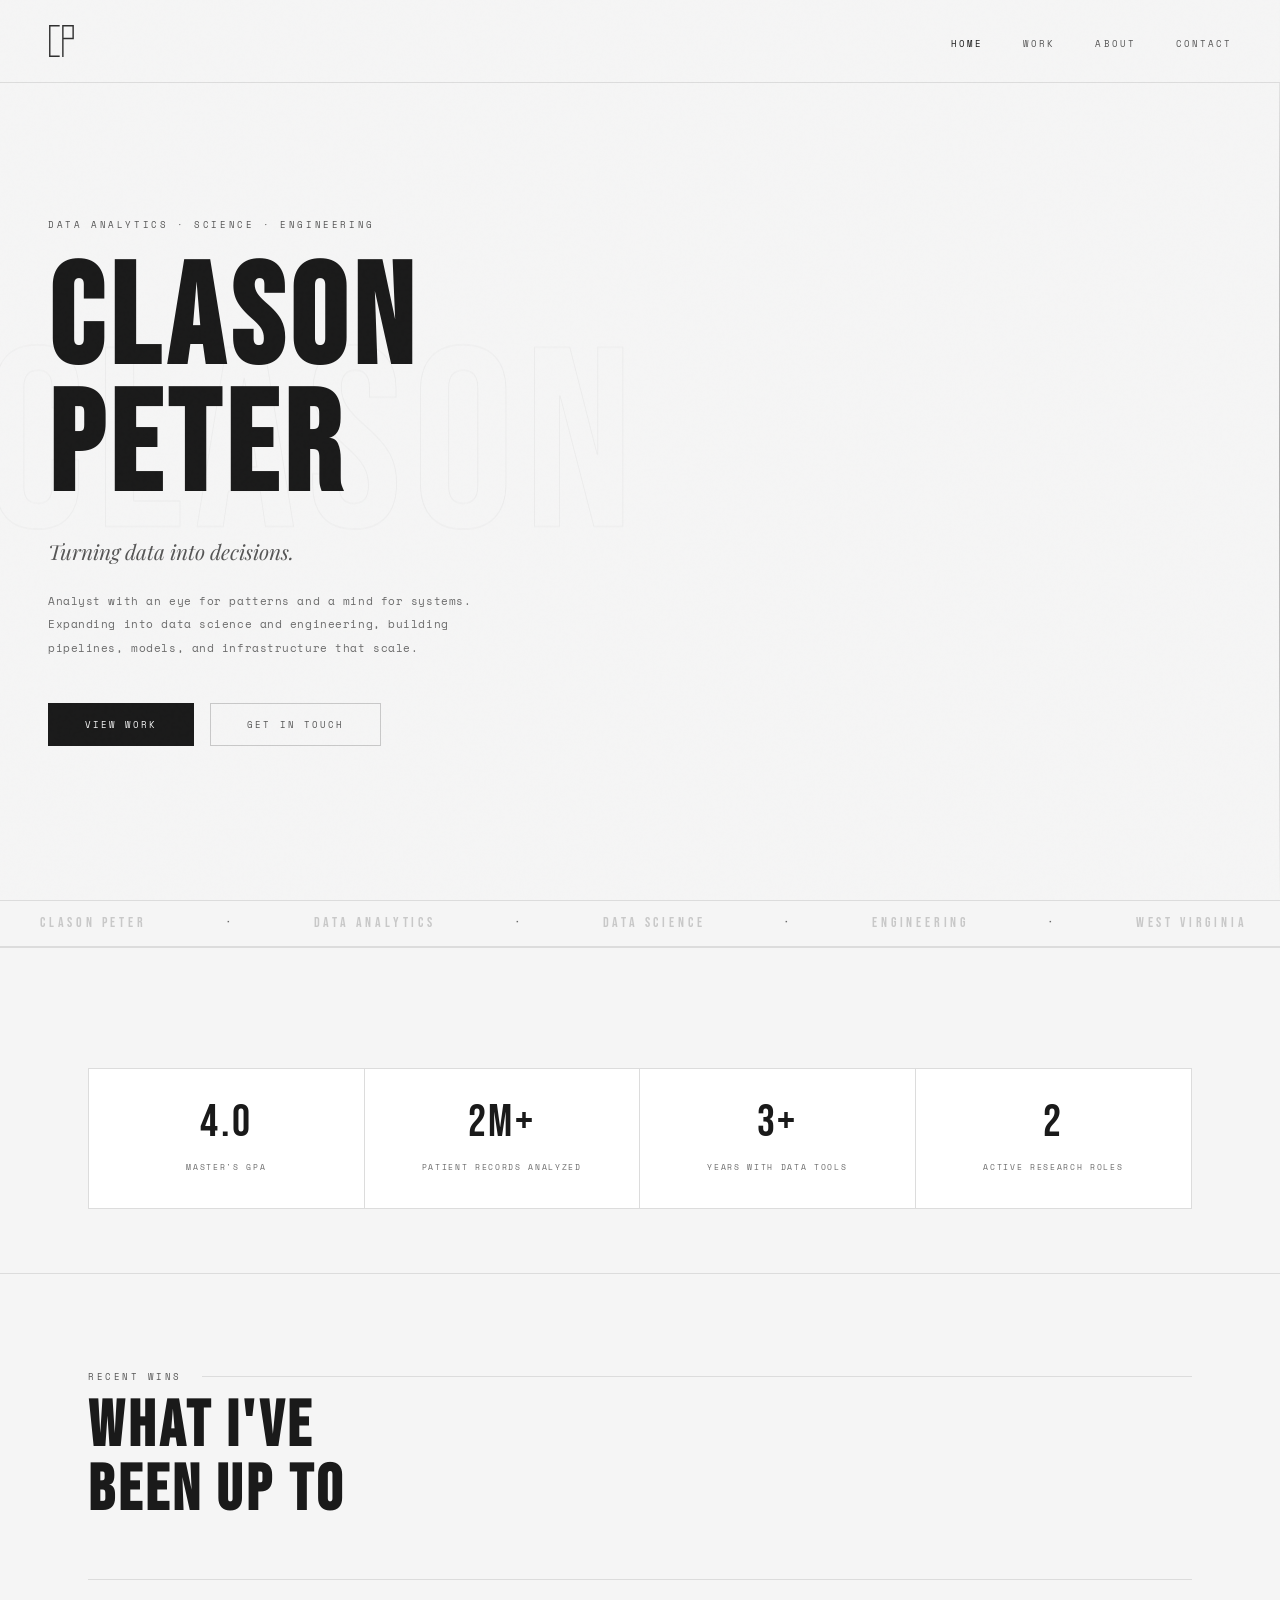
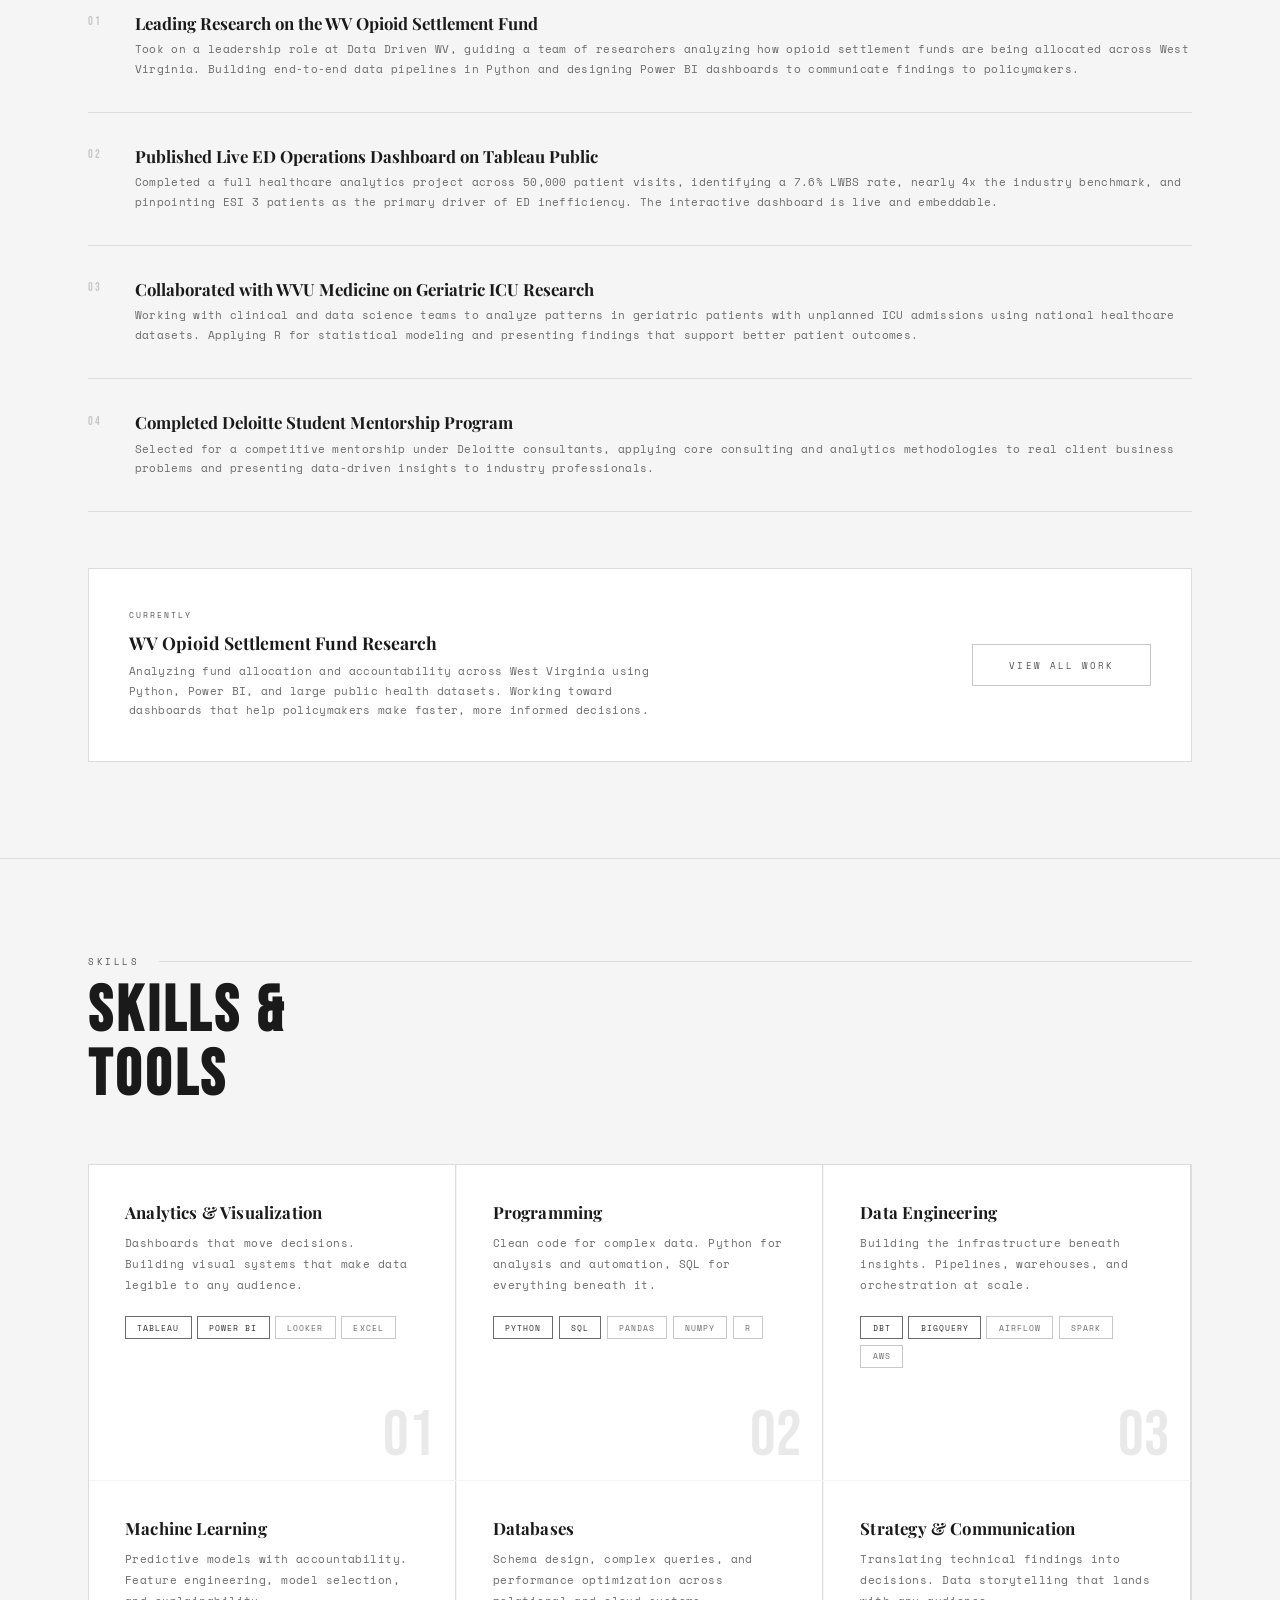
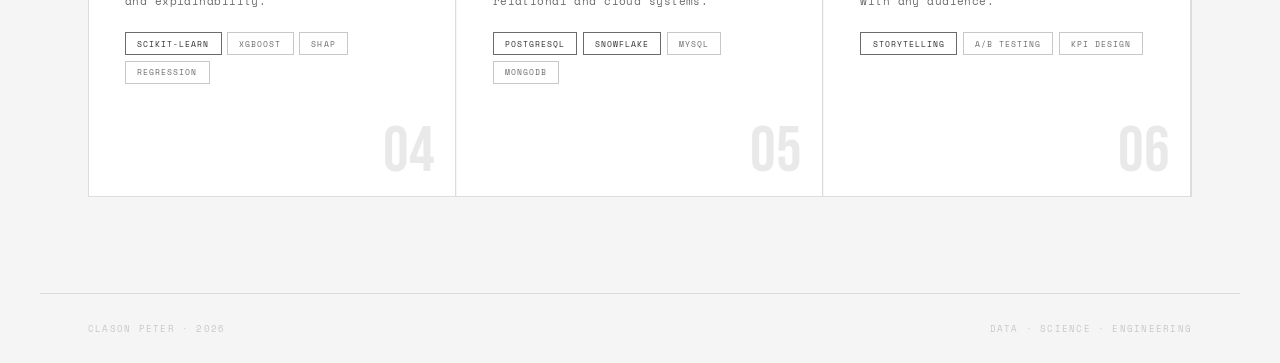
==== commit d4ac2a52: "Update index.html" ====
--- a/index.html
+++ b/index.html
@@ -81,7 +81,7 @@
         <span class="stat-label">Master's GPA</span>
       </div>
       <div class="stat-item">
-        <span class="stat-number">50K+</span>
+        <span class="stat-number">2M+</span>
         <span class="stat-label">Patient Records Analyzed</span>
       </div>
       <div class="stat-item">
@@ -116,7 +116,7 @@
         <div class="win-icon">02</div>
         <div class="win-body">
           <h3>Published Live ED Operations Dashboard on Tableau Public</h3>
-          <p>Completed a full healthcare analytics project across 50,000 patient visits, identifying a 7.6% LWBS rate — nearly 4x the industry benchmark — and pinpointing ESI 3 patients as the primary driver of ED inefficiency. The interactive dashboard is live and embeddable.</p>
+          <p>Completed a full healthcare analytics project across 50,000 patient visits, identifying a 7.6% LWBS rate, nearly 4x the industry benchmark, and pinpointing ESI 3 patients as the primary driver of ED inefficiency. The interactive dashboard is live and embeddable.</p>
         </div>
       </div>
 
--- a/style.css
+++ b/style.css
@@ -434,3 +434,42 @@
   .stat-item:nth-child(3),.stat-item:nth-child(4){border-top:1px solid var(--border);}
   .current-work-block{flex-direction:column;align-items:flex-start;}
 }
+
+/* ── STORY CALLOUTS ── */
+.story-callouts{
+  display:grid;grid-template-columns:repeat(3,1fr);
+  gap:1px;border:1px solid var(--border);
+  background:var(--border);
+}
+.story-callout{
+  background:var(--card);
+  padding:2.25rem 2rem;
+}
+.callout-number{
+  font-family:'Bebas Neue',sans-serif;
+  font-size:3.5rem;letter-spacing:0.04em;
+  color:var(--white);line-height:1;
+  display:block;margin-bottom:0.3rem;
+}
+.callout-label{
+  font-size:0.52rem;letter-spacing:0.22em;text-transform:uppercase;
+  color:var(--chrome-3);display:block;margin-bottom:0.85rem;
+  padding-bottom:0.85rem;border-bottom:1px solid var(--border);
+}
+.callout-desc{
+  font-size:0.65rem;line-height:1.9;
+  color:var(--chrome-4);letter-spacing:0.03em;
+}
+
+/* ── SO WHAT BLOCK ── */
+.so-what-block{
+  margin-top:3rem;
+  border:1px solid var(--border);
+  background:var(--card);
+  padding:2.5rem;
+  max-width:720px;
+}
+
+@media(max-width:768px){
+  .story-callouts{grid-template-columns:1fr;}
+}
